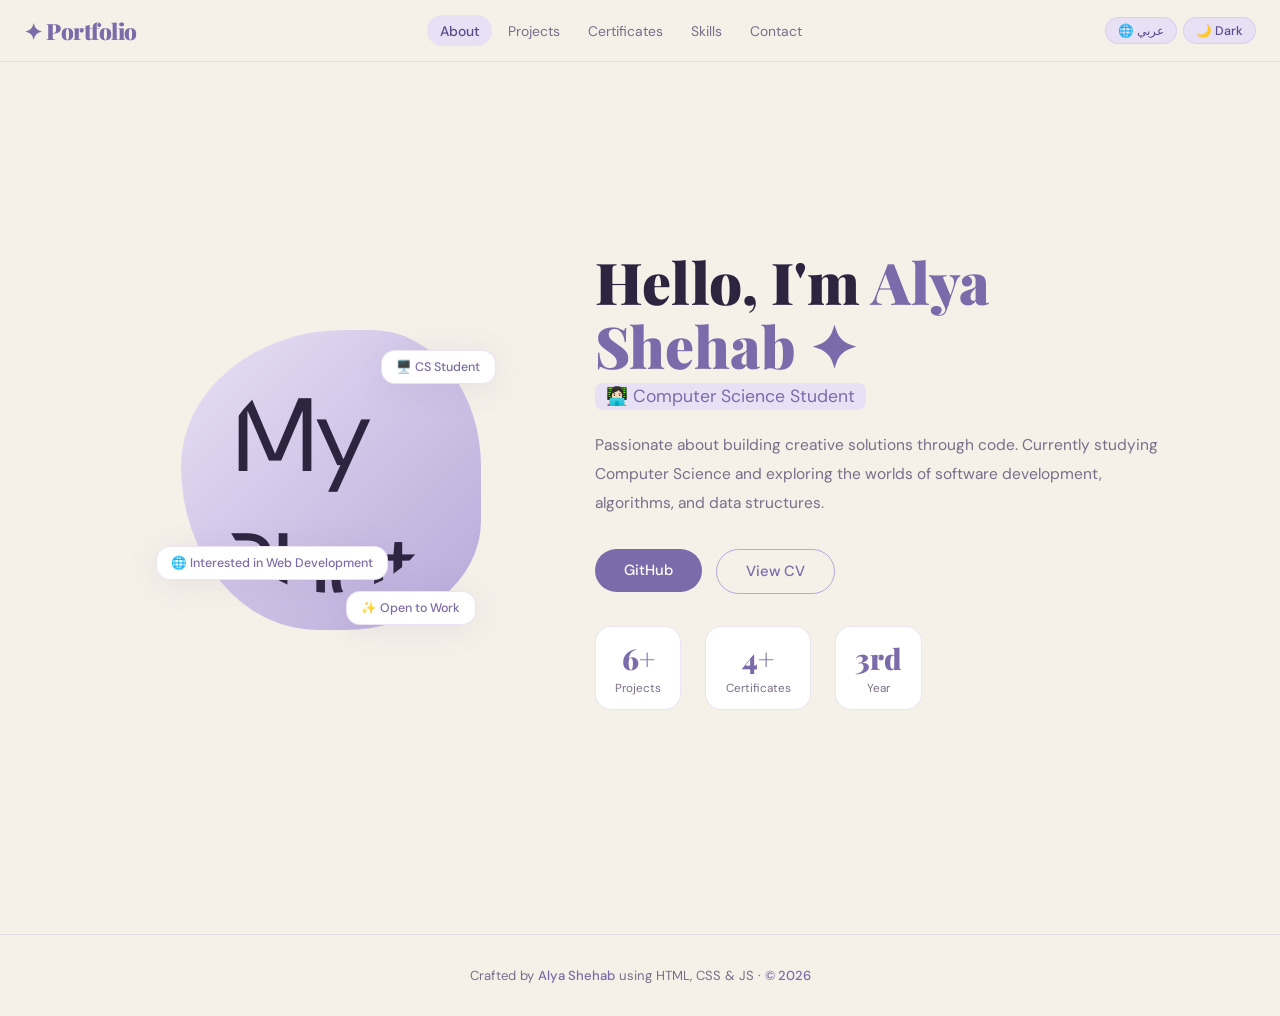
==== index.html @ ba128589 "Add files via upload" ====
<!DOCTYPE html>
<html lang="en" dir="ltr" data-theme="light" data-lang="en">
<head>
<meta charset="UTF-8">
<meta name="viewport" content="width=device-width, initial-scale=1.0">
<title>Portfolio</title>
<link rel="preconnect" href="https://fonts.googleapis.com">
<link rel="preconnect" href="https://fonts.gstatic.com" crossorigin>
<link href="https://fonts.googleapis.com/css2?family=Playfair+Display:wght@400;700;900&family=DM+Sans:wght@300;400;500&family=Tajawal:wght@300;400;500;700&display=swap" rel="stylesheet">
<style>
:root{--lav:#b8a9d9;--lav-l:#e8e0f5;--lav-d:#7c6baa;--lav-dk:#5a4a8a;--beige:#f5f0e8;--beige-d:#e8e0d0;--txt:#2d2540;--muted:#7a6e8a;--bg:#f5f0e8;--card:#fff;--nav-bg:rgba(245,240,232,0.92);--sh:0 4px 32px rgba(120,100,160,0.10);--sh-h:0 12px 40px rgba(120,100,160,0.22);--bdr:rgba(184,169,217,0.3)}
[data-theme="dark"]{--bg:#1a1625;--card:#241f35;--nav-bg:rgba(26,22,37,0.94);--txt:#f0eaf8;--muted:#b0a8c8;--beige:#241f35;--beige-d:#2e2845;--lav-l:#2e2845;--sh:0 4px 32px rgba(0,0,0,0.4);--sh-h:0 12px 40px rgba(100,80,160,0.35);--bdr:rgba(184,169,217,0.15)}
*{margin:0;padding:0;box-sizing:border-box}
html{scroll-behavior:smooth}
body{font-family:'DM Sans',sans-serif;background:var(--bg);color:var(--txt);transition:background .3s,color .3s;overflow-x:hidden}
[data-lang="ar"]{direction:rtl}
[data-lang="ar"] *{font-family:'Tajawal',sans-serif}

/* NAV */
nav{position:fixed;top:0;left:0;right:0;z-index:999;background:var(--nav-bg);backdrop-filter:blur(14px);border-bottom:1px solid var(--bdr);padding:0 1.5rem;display:flex;align-items:center;justify-content:space-between;height:62px;transition:background .3s}
.nav-logo{font-family:'Playfair Display',serif;font-size:1.4rem;font-weight:900;color:var(--lav-d);cursor:pointer;letter-spacing:-.5px;white-space:nowrap}
[data-lang="ar"] .nav-logo{font-family:'Tajawal',sans-serif;font-weight:700}
.nav-links{display:flex;gap:.15rem;align-items:center}
.nav-link{background:none;border:none;cursor:pointer;font-family:inherit;font-size:.87rem;color:var(--muted);padding:.4rem .8rem;border-radius:30px;transition:all .2s;font-weight:400;white-space:nowrap}
.nav-link:hover,.nav-link.active{background:var(--lav-l);color:var(--lav-dk);font-weight:500}
.nav-controls{display:flex;gap:.4rem;align-items:center}
.ctrl-btn{background:var(--lav-l);border:1px solid var(--bdr);border-radius:20px;padding:.3rem .75rem;font-size:.78rem;font-weight:500;color:var(--lav-dk);cursor:pointer;transition:all .2s;font-family:inherit;white-space:nowrap}
.ctrl-btn:hover{background:var(--lav);color:#fff}

/* LAYOUT */
.page{min-height:100vh;padding:90px 2rem 4rem;max-width:1100px;margin:0 auto}
.hidden{display:none!important}
.section-label{display:inline-block;background:var(--lav-l);color:var(--lav-d);border-radius:30px;padding:.28rem .9rem;font-size:.78rem;font-weight:500;margin-bottom:.9rem;letter-spacing:.5px}
.section-title{font-family:'Playfair Display',serif;font-size:clamp(1.9rem,4vw,2.8rem);font-weight:900;margin-bottom:.4rem;color:var(--txt);line-height:1.15}
[data-lang="ar"] .section-title{font-family:'Tajawal',sans-serif;font-weight:700}
.section-title span{color:var(--lav-d)}
.section-sub{font-size:.95rem;color:var(--muted);margin-bottom:2.5rem;line-height:1.75}
.reveal{opacity:0;transform:translateY(28px);transition:opacity .55s,transform .55s}
.reveal.visible{opacity:1;transform:translateY(0)}

/* ABOUT */
.about-grid{display:grid;grid-template-columns:1fr 1.35fr;gap:3.5rem;align-items:center;min-height:calc(100vh - 120px)}
.about-visual{position:relative;display:flex;align-items:center;justify-content:center}
.blob{width:300px;height:300px;background:linear-gradient(135deg,var(--lav-l),var(--lav));border-radius:60% 40% 50% 50%/50% 50% 40% 60%;display:flex;align-items:center;justify-content:center;font-size:6.5rem;animation:blobFloat 6s ease-in-out infinite;position:relative;flex-shrink:0}
.bbadge{position:absolute;background:var(--card);border:1px solid var(--bdr);border-radius:14px;padding:.5rem .9rem;font-size:.78rem;font-weight:500;color:var(--txt);box-shadow:var(--sh);white-space:nowrap}
.bbadge.b1{top:20px;right:-15px}
.bbadge.b2{bottom:50px;left:-25px}
.bbadge.b3{bottom:5px;right:5px}
.bbadge span{color:var(--lav-d)}
.about-tag{display:inline-block;background:var(--lav-l);color:var(--lav-d);border-radius:30px;padding:.32rem .95rem;font-size:.8rem;font-weight:500;margin-bottom:1.3rem;animation:fadeUp .6s ease both}
.about-title{font-family:'Playfair Display',serif;font-size:clamp(2.4rem,4.5vw,3.8rem);font-weight:900;line-height:1.1;margin-bottom:.5rem;color:var(--txt);animation:fadeUp .7s ease both .1s}
[data-lang="ar"] .about-title{font-family:'Tajawal',sans-serif;font-weight:700}
.about-title span{color:var(--lav-d)}
.about-role{font-size:1.1rem;color:var(--muted);margin-bottom:1.5rem;animation:fadeUp .7s ease both .18s}
.about-desc{font-size:.97rem;color:var(--muted);line-height:1.85;margin-bottom:2rem;animation:fadeUp .7s ease both .26s}
.about-btns{display:flex;gap:.9rem;flex-wrap:wrap;animation:fadeUp .7s ease both .34s}
.btn-p{background:var(--lav-d);color:#fff;border:none;border-radius:30px;padding:.7rem 1.8rem;font-size:.92rem;font-weight:500;cursor:pointer;transition:all .25s;font-family:inherit}
.btn-p:hover{background:var(--lav-dk);transform:translateY(-2px);box-shadow:var(--sh-h)}
.btn-o{background:transparent;color:var(--lav-d);border:1.5px solid var(--lav);border-radius:30px;padding:.7rem 1.8rem;font-size:.92rem;font-weight:500;cursor:pointer;transition:all .25s;font-family:inherit}
.btn-o:hover{background:var(--lav-l);transform:translateY(-2px)}
.about-stats{display:flex;gap:1.5rem;margin-top:2rem;animation:fadeUp .7s ease both .42s}
.stat-box{text-align:center;padding:.8rem 1.2rem;background:var(--card);border:1px solid var(--bdr);border-radius:16px}
.stat-box .num{font-family:'Playfair Display',serif;font-size:1.8rem;font-weight:900;color:var(--lav-d)}
.stat-box .lbl{font-size:.73rem;color:var(--muted);margin-top:.15rem}

/* SKILLS */
.skills-intro{max-width:600px;margin-bottom:2.5rem}
.skills-categories{display:grid;grid-template-columns:repeat(auto-fit,minmax(280px,1fr));gap:1.25rem}
.skill-cat{background:var(--card);border:1px solid var(--bdr);border-radius:20px;padding:1.4rem 1.5rem;transition:all .3s}
.skill-cat:hover{transform:translateY(-5px);box-shadow:var(--sh-h)}
.skill-cat-header{display:flex;align-items:center;gap:.75rem;margin-bottom:1.1rem}
.skill-cat-icon{width:40px;height:40px;background:var(--lav-l);border-radius:12px;display:flex;align-items:center;justify-content:center;font-size:1.2rem;flex-shrink:0}
.skill-cat-header h3{font-size:.97rem;font-weight:600}
.skill-bars{display:flex;flex-direction:column;gap:.65rem}
.skill-bar-item{}
.skill-bar-top{display:flex;justify-content:space-between;margin-bottom:.3rem}
.skill-bar-top span{font-size:.8rem;color:var(--muted)}
.skill-bar-top strong{font-size:.8rem;color:var(--lav-d);font-weight:600}
.skill-bar-track{height:6px;background:var(--lav-l);border-radius:99px;overflow:hidden}
.skill-bar-fill{height:100%;background:linear-gradient(90deg,var(--lav),var(--lav-d));border-radius:99px;width:0;transition:width 1s ease}
.skill-pills-wrap{display:flex;flex-wrap:wrap;gap:.45rem;margin-top:1.8rem}
.spill{background:var(--beige-d);color:var(--muted);border-radius:20px;padding:.28rem .85rem;font-size:.78rem;font-weight:400;border:1px solid var(--bdr);transition:all .2s;cursor:default}
.spill:hover{background:var(--lav-l);color:var(--lav-dk);transform:translateY(-2px)}
.skill-pills-wrap{display:flex;flex-wrap:wrap;gap:12px;margin-top:30px;}
.spill{padding:10px 18px;background:#efe7fb;border:1px solid #dccdf7;border-radius:999px;font-size:14px;font-weight:600;color:#7b64b1;}
/* PROJECTS */
.proj-grid{display:grid;grid-template-columns:repeat(auto-fit,minmax(300px,1fr));gap:1.4rem}
.proj-card{background:var(--card);border:1px solid var(--bdr);border-radius:20px;overflow:hidden;transition:all .3s;cursor:pointer}
.proj-card:hover{transform:translateY(-8px);box-shadow:var(--sh-h)}
.proj-thumb{height:155px;display:flex;align-items:center;justify-content:center;font-size:3.2rem;transition:transform .3s}
.proj-card:hover .proj-thumb{transform:scale(1.08)}
.proj-thumb.t1{background:linear-gradient(135deg,#e8e0f5,#d0c4f0)}
.proj-thumb.t2{background:linear-gradient(135deg,#f5f0e8,#e8ddd0)}
.proj-thumb.t3{background:linear-gradient(135deg,#e0f0e8,#c4e0d0)}
.proj-thumb.t4{background:linear-gradient(135deg,#f0e8e8,#e0c4c4)}
.proj-info{padding:1.15rem 1.25rem}
.proj-info h3{font-size:1rem;font-weight:600;margin-bottom:.35rem}
.proj-info p{font-size:.85rem;color:var(--muted);line-height:1.6;margin-bottom:.9rem}
.proj-tags{display:flex;flex-wrap:wrap;gap:.35rem}
.tag{background:var(--lav-l);color:var(--lav-d);border-radius:20px;padding:.18rem .65rem;font-size:.72rem;font-weight:500}
.proj-link{float:right;color:var(--lav-d);font-size:.8rem;font-weight:500;text-decoration:none;margin-top:.6rem;display:inline-block}
.proj-link:hover{text-decoration:underline}
.proj-card:hover{transform: translateY(-10px) scale(1.02);box-shadow: 0 20px 50px rgba(120,100,160,0.25);}
.proj-link{transition: all .3s;}
.proj-link:hover{letter-spacing: 1px;}
.proj-img{width:100%;height:100%;object-fit:cover;object-position: center;}
.proj-thumb img{transition: transform .4s ease;}
.proj-card:hover .proj-thumb img{transform: scale(1.05);}
/* CERTS */
.certs-grid{display:grid;grid-template-columns:repeat(auto-fit,minmax(250px,1fr));gap:1.4rem}
.cert-card{background:var(--card);border:1px solid var(--bdr);border-radius:20px;overflow:hidden;position:relative;transition:all .3s;cursor:pointer}
.cert-card:hover{transform:translateY(-6px) scale(1.02);box-shadow:var(--sh-h)}
.cert-img{height:165px;background:linear-gradient(135deg,var(--lav-l),var(--lav));display:flex;align-items:center;justify-content:center;font-size:3.8rem;position:relative;overflow:hidden;transition:all .3s}
.cert-card:hover .cert-img{filter:brightness(.82)}
.cert-ov{position:absolute;inset:0;background:rgba(90,74,138,.86);display:flex;align-items:center;justify-content:center;opacity:0;transition:opacity .3s;flex-direction:column;gap:.4rem}
.cert-card:hover .cert-ov{opacity:1}
.cert-ov .eye{font-size:1.9rem}
.cert-ov span{color:#fff;font-size:.85rem;font-weight:500}
.cert-body{padding:1rem 1.2rem}
.cert-body h3{font-size:.92rem;font-weight:600;margin-bottom:.25rem}
.cert-body p{font-size:.78rem;color:var(--muted)}
.cert-yr{position:absolute;top:10px;right:10px;background:var(--lav-d);color:#fff;border-radius:20px;padding:.18rem .65rem;font-size:.7rem;font-weight:600}
[data-lang="ar"] .cert-yr{right:auto;left:10px}
.cert-card{overflow:hidden;position:relative}
.cert-card a{text-decoration:none;color:inherit;display:block}
.cert-img{width:100%;height:220px;overflow:hidden}
.cert-img img{width:100%;height:100%;object-fit:cover;display:block}
.cert-ov{position:absolute;inset:0}
.cert-ov{display:flex;flex-direction:column;justify-content:center;align-items:center;text-align:center}

/* CONTACT */
.contact-grid{display:grid;grid-template-columns:1fr 1.1fr;gap:3rem;align-items:start}
.contact-info h2{font-size:1.05rem;font-weight:600;margin-bottom:1.25rem}
.c-item{display:flex;align-items:center;gap:.9rem;padding:.9rem 1rem;background:var(--card);border:1px solid var(--bdr);border-radius:16px;margin-bottom:.85rem;transition:all .25s;cursor:pointer}
.c-item:hover{transform:translateX(5px);box-shadow:var(--sh)}
[data-lang="ar"] .c-item:hover{transform:translateX(-5px)}
.c-icon{width:42px;height:42px;background:var(--lav-l);border-radius:11px;display:flex;align-items:center;justify-content:center;font-size:1.2rem;flex-shrink:0}
.c-lbl{font-size:.75rem;color:var(--muted)}
.c-val{font-size:.92rem;font-weight:500}
.cf-wrap{background:var(--card);border:1px solid var(--bdr);border-radius:22px;padding:1.75rem}
.cf-wrap h2{font-size:1.05rem;font-weight:600;margin-bottom:1.3rem}
.fg{margin-bottom:1rem}
.fg label{display:block;font-size:.8rem;font-weight:500;color:var(--muted);margin-bottom:.35rem}
.fg input,.fg textarea{width:100%;padding:.7rem .95rem;background:var(--bg);border:1px solid var(--bdr);border-radius:11px;font-size:.88rem;color:var(--txt);font-family:inherit;transition:border-color .2s,box-shadow .2s;outline:none}
.fg input:focus,.fg textarea:focus{border-color:var(--lav);box-shadow:0 0 0 3px rgba(184,169,217,.2)}
.fg textarea{resize:vertical;min-height:105px}
.send-btn{width:100%;padding:.8rem;background:var(--lav-d);color:#fff;border:none;border-radius:13px;font-size:.97rem;font-weight:600;cursor:pointer;transition:all .25s;font-family:inherit}
.send-btn:hover{background:var(--lav-dk);transform:translateY(-2px);box-shadow:var(--sh-h)}
.succ{text-align:center;padding:2rem;color:var(--lav-d);font-weight:500;display:none}
.succ .ck{font-size:2.8rem;margin-bottom:.5rem}
.contact-card{text-decoration:none;color:inherit;display:block;transition:.3s}.contact-card:hover{transform:translateY(-4px)}
.c-item{cursor:pointer;text-decoration:none;color:inherit;transition:.3s}.c-item:hover{transform:translateY(-4px);background:#f3e9ff}
.c-item{position:relative;text-decoration:none;color:inherit;cursor:pointer;transition:.3s}.c-item:hover{transform:translateY(-4px);background:#f3e9ff}.c-go{margin-left:auto;font-size:20px;opacity:.5;transition:.3s}.c-item:hover .c-go{opacity:1;transform:translateX(4px)}
/* FOOTER */
footer{text-align:center;padding:2rem;color:var(--muted);font-size:.82rem;border-top:1px solid var(--bdr)}
footer span{color:var(--lav-d);font-weight:500}

/* ANIMATIONS */
@keyframes fadeUp{from{opacity:0;transform:translateY(22px)}to{opacity:1;transform:translateY(0)}}
@keyframes fadeIn{from{opacity:0}to{opacity:1}}
@keyframes blobFloat{0%,100%{transform:translateY(0) rotate(0deg);border-radius:60% 40% 50% 50%/50% 50% 40% 60%}33%{transform:translateY(-10px) rotate(2deg);border-radius:50% 50% 40% 60%/60% 40% 50% 50%}66%{transform:translateY(5px) rotate(-2deg);border-radius:40% 60% 60% 40%/50% 50% 50% 50%}}

/* MOBILE */
@media(max-width:768px){
  .about-grid,.contact-grid{grid-template-columns:1fr;gap:2rem}
  .about-visual{order:-1}
  .blob{width:210px;height:210px;font-size:5rem}
  .profile-pic{
  width: 170px;
  height: 170px;
  object-fit: cover;
  border-radius: 50%;
  border: 5px solid rgba(255,255,255,0.7);
  box-shadow: 0 10px 25px rgba(0,0,0,0.12);
}
  .nav-links{display:none}
  .page{padding:75px 1rem 3rem}
  .about-stats{flex-wrap:wrap;gap:1rem}
}
</style>
</head>
<body>

<nav>
  <div class="nav-logo" id="nav-logo" onclick="showPage('about')">✦ Portfolio</div>
  <div class="nav-links">
    <button class="nav-link active" id="nl-about" onclick="showPage('about')">About</button>
    <button class="nav-link" id="nl-projects" onclick="showPage('projects')">Projects</button>
    <button class="nav-link" id="nl-certs" onclick="showPage('certs')">Certificates</button>
    <button class="nav-link" id="nl-skills" onclick="showPage('skills')">Skills</button>
    <button class="nav-link" id="nl-contact" onclick="showPage('contact')">Contact</button>
  </div>
  <div class="nav-controls">
    <button class="ctrl-btn" onclick="toggleLang()" id="lang-btn">🌐 عربي</button>
    <button class="ctrl-btn" onclick="toggleDark()" id="dark-btn">🌙 Dark</button>
  </div>
</nav>

<!-- ABOUT -->
<div class="page" id="page-about">
  <div class="about-grid">
    <div class="about-visual" style="animation:fadeIn .9s ease both .2s">
  <div class="blob"><img src="photo.JPG" style="width:75%;height:75%;object-fit:cover;border-radius:50%;" alt="My Photo">
        <div class="bbadge b1">🖥️ <span id="bb1">CS Student</span></div>
        <div class="bbadge b2">🌐 <span id="bb2">Interested in Web Development</span></div>
        <div class="bbadge b3">✨ <span id="bb3">Open to Work</span></div>
      </div>
    </div>
    <div>
      <h1 class="about-title" id="at-title">Hello, I'm <span id="at-name">Alya Shehab ✦</span></h1>
      <p class="about-role" id="at-role"><mark style="background:var(--lav-l);color:var(--lav-d);padding:.15rem .7rem;border-radius:8px;font-style:normal;"> 👩🏻‍💻 Computer Science Student</mark></p>
      <p class="about-desc" id="at-desc">Passionate about building creative solutions through code. Currently studying Computer Science and exploring the worlds of software development, algorithms, and data structures.</p>
     <div class="about-btns">
  <a href="https://github.com/Alya-Shehab" target="_blank">
    <button class="btn-p" id="at-btn1">GitHub</button>
  </a>

  <a href="cv.pdf" target="_blank">
    <button class="btn-o" id="at-btn2">View CV</button>
  </a>
</div>
      <div class="about-stats">
        <div class="stat-box"><div class="num" id="st-n1">6+</div><div class="lbl" id="st-l1">Projects</div></div>
        <div class="stat-box"><div class="num" id="st-n2">4+</div><div class="lbl" id="st-l2">Certificates</div></div>
        <div class="stat-box"><div class="num" id="st-n3">3rd</div><div class="lbl" id="st-l3">Year</div></div>
      </div>
    </div>
  </div>
</div>

<!-- PROJECTS -->
<div class="page hidden" id="page-projects">
  <div class="reveal">
    <div class="section-label" id="pl-lbl">My Work</div>
    <h2 class="section-title" id="pl-title">Featured <span>Projects</span></h2>
    <p class="section-sub" id="pl-sub">A collection of projects built during my CS journey — from Java programming to full-stack Web development.</p>
  </div>
  <div class="proj-grid reveal">
    <div class="proj-card">
      <div class="proj-thumb t1"><img src="coffee.png" class="proj-img"> </div>
      <div class="proj-info">
        <h3 id="pc1-t">Brew & Bean</h3>
        <p id="pc1-d">A web-based coffee shop management system developed as a university project.</p>
        <div class="proj-tags"><span class="tag">HTML</span><span class="tag">CSS</span><span class="tag">JS</span><span class="tag">PHP</span><span class="tag">Xampp</span></div>
        <a href="https://github.com/Alya-shehab/Brew-Bean" target="_blank" class="proj-link" id="pc1-l">View on GitHub →</a>
      </div>
    </div>
    <div class="proj-card">
      <div class="proj-thumb t2"><img src="hotel.png" class="proj-img"></div>
      <div class="proj-info">
        <h3 id="pc2-t">Hotel management System</h3>
        <p id="pc2-d">A hotel management system designed to handle reservations, rooms, and customer management efficiently.</p>
        <div class="proj-tags"><span class="tag">Java</span><span class="tag">MySQL</span><span class="tag">GUI</span></div>
        <a href="https://github.com/Alya-shehab/Hotel-Management-System" target="_blank" class="proj-link" id="pc2-l">View on GitHub →</a>
      </div>
    </div>
    <div class="proj-card">
      <div class="proj-thumb t3"><img src="coop.png" class="proj-img"></div>
      <div class="proj-info">
        <h3 id="pc3-t">Co-op Training Management System</h3>
        <p id="pc3-d">A web-based system developed to streamline communication and task management between students and supervisors during co-op training.</p>
        <div class="proj-tags"><span class="tag">HTML</span><span class="tag">CSS</span><span class="tag">PHP</span></div>
        <a href="https://github.com/Alya-shehab/co-op-training-management-system" target="_blank" class="proj-link" id="pc3-l">View on GitHub→</a>
      </div>
    </div>
    <div class="proj-card">
      <div class="proj-thumb t4"><img src="network.png" class="proj-img"></div>
      <div class="proj-info">
        <h3 id="pc4-t">College Network Design</h3>
        <p id="pc4-d">A network infrastructure design project created to improve connectivity, security, and communication within a college environment.</p>
        <div class="proj-tags"><span class="tag">Cisco</span><span class="tag">Packet Tracer</span></div> <span class="tag">Networking</span>
        <a href="https://github.com/Alya-shehab/Design_Network_-for_a_College" target="_blank" class="proj-link" id="pc4-l">View on GitHub→</a>
  </div>
    </div>

    <div class="proj-card">
      <div class="proj-thumb t5"><img src="ml.png" class="proj-img"></div>
      <div class="proj-info">
        <h3 id="pc5-t">Student Performance Prediction</h3>
        <p id="pc5-d">A machine learning project for predicting student academic performance using classification models and educational datasets.</p>
        <div class="proj-tags"><span class="tag">Python</span><span class="tag">Machine Learning</span><span class="tag">SVM</span><span class="tag">Jupyter</span></div>
        <a href="https://github.com/Alya-shehab/student-performance-ml-project" target="_blank" class="proj-link" id="pc5-l">View on GitHub→</a>
      </div>
    </div>

     <div class="proj-card">
      <div class="proj-thumb t6"><img src="home.png" class="proj-img"></div>
      <div class="proj-info">
        <h3 id="pc6-t">Smart Home Automata System</h3>
        <p id="pc6-d">A smart home security system built using Automata Theory and ANTLR with authentication and automation features.</p>
        <div class="proj-tags"><span class="tag">ANTLR</span><span class="tag">Automata</span><span class="tag">security</span></div>
        <a href="https://github.com/Alya-shehab/smart-home-automata-system" target="_blank" class="proj-link" id="pc6-l">View on GitHub→</a>
      </div>
    </div>

    <div class="proj-card">
      <div class="proj-thumb t7"><img src="wahaj.png" class="proj-img"></div>
      <div class="proj-info">
        <h3 id="pc7-t">Wahaj Academic Management System</h3>
        <p id="pc7-d">A Java OOP academic management system for handling projects, tasks, students, courses, and grading operations.</p>
        <div class="proj-tags"><span class="tag">OOP</span><span class="tag">GUI</span><span class="tag">Database</span></div>
        <a href="https://github.com/Alya-shehab/Wahaj-Academic-Management-System" target="_blank" class="proj-link" id="pc7-l">View on GitHub→</a>
      </div>
    </div>

    <div class="proj-card">
      <div class="proj-thumb t8"><img src="attend.png" class="proj-img"></div>
      <div class="proj-info">
        <h3 id="pc8-t">Attendance Management System</h3>
        <p id="pc8-d">A Java-based attendance management system for tracking employee check-ins, roles, and attendance records.</p>
        <div class="proj-tags"><span class="tag">OOP</span><span class="tag">GUI</span><span class="tag">Database</span></div>
        <a href="https://github.com/Alya-shehab/Attendance-Management-System" target="_blank" class="proj-link" id="pc8-l">View on GitHub→</a>
      </div>
    </div>

    <div class="proj-card">
      <div class="proj-thumb t9"><img src="Sensor.png" class="proj-img"></div>
      <div class="proj-info">
        <h3 id="pc9-t">Temperature Sensor Alarm System</h3>
        <p id="pc9-d">An Arduino-based temperature monitoring system using LM35 sensors with LED and buzzer alert functionality.</p>
        <div class="proj-tags"><span class="tag">Arduino</span><span class="tag">LM35</span><span class="tag">sensors</span></div>
        <a href="https://github.com/Alya-shehab/Temperature_Sensor_with_Alarm_System" target="_blank" class="proj-link" id="pc9-l">View on GitHub→</a>
      </div>
    </div>
    
  </div>
</div>

<!-- CERTIFICATES -->
<div class="page hidden" id="page-certs">
  <div class="reveal">
    <div class="section-label" id="cl-lbl">Achievements</div>
    <h2 class="section-title" id="cl-title">My <span>Certificates</span></h2>
    <p class="section-sub" id="cl-sub">Hover to preview each certificate — snapshots of my continuous learning.</p>
  </div>
  <div class="certs-grid reveal">
    <div class="cert-card"><a href="pdf/cart.pdf" target="_blank"><div class="cert-img"><img src="cart.png"></div><div class="cert-ov"><div class="eye">👁️</div><span id="co1">View Certificate</span></div></a><div class="cert-yr" id="cy1">2026</div><div class="cert-body"><h3 id="ct1">CyberKickStart Bootcamp</h3><p id="cd1">CSC Club · Capsule Tahawul</p></div></div>

<div class="cert-card"><a href="pdf/web.pdf" target="_blank"><div class="cert-img"><img src="web.png"></div><div class="cert-ov"><div class="eye">👁️</div><span id="co2">View Certificate</span></div></a><div class="cert-yr" id="cy2">2025</div><div class="cert-body"><h3 id="ct2">Introduction to Front-End Development</h3><p id="cd2">Meta · Coursera</p></div></div>

<div class="cert-card"><a href="pdf/python.pdf" target="_blank"><div class="cert-img"><img src="python.png"></div><div class="cert-ov"><div class="eye">👁️</div><span id="co3">View Certificate</span></div></a><div class="cert-yr" id="cy3">2025</div><div class="cert-body"><h3 id="ct3">Python Basics</h3><p id="cd3">University of Michigan · Coursera</p></div></div>

<div class="cert-card"><a href="pdf/satr.pdf" target="_blank"><div class="cert-img"><img src="satr.png"></div><div class="cert-ov"><div class="eye">👁️</div><span id="co4">View Certificate</span></div></a><div class="cert-yr" id="cy4">2025</div><div class="cert-body"><h3 id="ct4">Introduction to Data Analysis</h3><p id="cd4">Satr Platform · Tuwaiq Academy</p></div></div>

<div class="cert-card"><a href="pdf/aramco.pdf" target="_blank"><div class="cert-img"><img src="aramco.png"></div><div class="cert-ov"><div class="eye">👁️</div><span id="co5">View Certificate</span></div></a><div class="cert-yr" id="cy5">2024</div><div class="cert-body"><h3 id="ct5">Low Code / No Code Seminar</h3><p id="cd5">ARAMCO · IAU</p></div></div>

<div class="cert-card"><a href="pdf/human.pdf" target="_blank"><div class="cert-img"><img src="human.png"></div><div class="cert-ov"><div class="eye">👁️</div><span id="co6">View Certificate</span></div></a><div class="cert-yr" id="cy6">2024</div><div class="cert-body"><h3 id="ct6">Professional Identity & Self Marketing</h3><p id="cd6">IAU Workshop</p></div></div>

  </div>
</div>

<!-- SKILLS -->
<div class="page hidden" id="page-skills">

  <div class="reveal">
    <div class="section-label" id="sl-lbl">What I Know</div>

    <h2 class="section-title" id="sl-title">
      My <span>Skills</span>
    </h2>

    <p class="section-sub skills-intro" id="sl-sub">
      Technologies and tools I've worked with throughout my computer science studies and personal projects.
    </p>
  </div>

  <div class="skills-categories reveal">

    <!-- Programming -->
    <div class="skill-cat">
      <div class="skill-cat-header">
        <div class="skill-cat-icon">💻</div>
        <h3 id="sk-f1">Programming Languages</h3>
      </div>

      <div class="skill-bars">

        <div class="skill-bar-item">
          <div class="skill-bar-top">
            <span>Python</span><strong>85%</strong>
          </div>
          <div class="skill-bar-track">
            <div class="skill-bar-fill" data-w="85"></div>
          </div>
        </div>

        <div class="skill-bar-item">
          <div class="skill-bar-top">
            <span>OOP</span><strong>80%</strong>
          </div>
          <div class="skill-bar-track">
            <div class="skill-bar-fill" data-w="80"></div>
          </div>
        </div>

        <div class="skill-bar-item">
          <div class="skill-bar-top">
            <span>C++</span><strong>70%</strong>
          </div>
          <div class="skill-bar-track">
            <div class="skill-bar-fill" data-w="70"></div>
          </div>
        </div>

        <div class="skill-bar-item">
          <div class="skill-bar-top">
            <span>Arduino</span><strong>60%</strong>
          </div>
          <div class="skill-bar-track">
            <div class="skill-bar-fill" data-w="60"></div>
          </div>
        </div>

      </div>
    </div>

    <!-- Web -->
    <div class="skill-cat">
      <div class="skill-cat-header">
        <div class="skill-cat-icon">🌐</div>
        <h3 id="sk-f2">Web Development</h3>
      </div>

      <div class="skill-bars">

        <div class="skill-bar-item">
          <div class="skill-bar-top">
            <span>HTML</span><strong>90%</strong>
          </div>
          <div class="skill-bar-track">
            <div class="skill-bar-fill" data-w="90"></div>
          </div>
        </div>

        <div class="skill-bar-item">
          <div class="skill-bar-top">
            <span>CSS</span><strong>85%</strong>
          </div>
          <div class="skill-bar-track">
            <div class="skill-bar-fill" data-w="85"></div>
          </div>
        </div>

        <div class="skill-bar-item">
          <div class="skill-bar-top">
            <span>PHP</span><strong>80%</strong>
          </div>
          <div class="skill-bar-track">
            <div class="skill-bar-fill" data-w="80"></div>
          </div>
        </div>

        <div class="skill-bar-item">
          <div class="skill-bar-top">
            <span>JavaScript</span><strong>65%</strong>
          </div>
          <div class="skill-bar-track">
            <div class="skill-bar-fill" data-w="65"></div>
          </div>
        </div>

      </div>
    </div>

    <!-- Databases -->
    <div class="skill-cat">
      <div class="skill-cat-header">
        <div class="skill-cat-icon">🗄️</div>
        <h3 id="sk-f3">Databases & Tools</h3>
      </div>

      <div class="skill-bars">

        <div class="skill-bar-item">
          <div class="skill-bar-top">
            <span>MySQL</span><strong>90%</strong>
          </div>
          <div class="skill-bar-track">
            <div class="skill-bar-fill" data-w="90"></div>
          </div>
        </div>

        <div class="skill-bar-item">
          <div class="skill-bar-top">
            <span>VS Code</span><strong>90%</strong>
          </div>
          <div class="skill-bar-track">
            <div class="skill-bar-fill" data-w="90"></div>
          </div>
        </div>

        <div class="skill-bar-item">
          <div class="skill-bar-top">
            <span>Xampp</span><strong>80%</strong>
          </div>
          <div class="skill-bar-track">
            <div class="skill-bar-fill" data-w="80"></div>
          </div>
        </div>

        <div class="skill-bar-item">
          <div class="skill-bar-top">
            <span>GitHub</span><strong>70%</strong>
          </div>
          <div class="skill-bar-track">
            <div class="skill-bar-fill" data-w="70"></div>
          </div>
        </div>

      </div>
    </div>

    <!-- CS -->
    <div class="skill-cat">
      <div class="skill-cat-header">
        <div class="skill-cat-icon">🧠</div>
        <h3 id="sk-f4">CS Fundamentals</h3>
      </div>

      <div class="skill-bars">

        <div class="skill-bar-item">
          <div class="skill-bar-top">
            <span>Data Structures</span><strong>85%</strong>
          </div>
          <div class="skill-bar-track">
            <div class="skill-bar-fill" data-w="85"></div>
          </div>
        </div>

        <div class="skill-bar-item">
          <div class="skill-bar-top">
            <span>Computer Networks</span><strong>80%</strong>
          </div>
          <div class="skill-bar-track">
            <div class="skill-bar-fill" data-w="80"></div>
          </div>
        </div>

        <div class="skill-bar-item">
          <div class="skill-bar-top">
            <span>Algorithms</span><strong>75%</strong>
          </div>
          <div class="skill-bar-track">
            <div class="skill-bar-fill" data-w="75"></div>
          </div>
        </div>

        <div class="skill-bar-item">
          <div class="skill-bar-top">
            <span>Linux / Terminal</span><strong>70%</strong>
          </div>
          <div class="skill-bar-track">
            <div class="skill-bar-fill" data-w="70"></div>
          </div>
        </div>

        <div class="skill-bar-item">
          <div class="skill-bar-top">
            <span>Automata Theory</span><strong>65%</strong>
          </div>
          <div class="skill-bar-track">
            <div class="skill-bar-fill" data-w="65"></div>
          </div>
        </div>

      </div>
    </div>

  </div>

  <!-- Pills -->
  <div class="skill-pills-wrap reveal" id="sk-pills-wrap">

    <span class="spill">Responsive Design</span>
    <span class="spill">UI Design</span>
    <span class="spill">Agile</span>
    <span class="spill">Machine Learning</span>
    <span class="spill">Packet Tracer</span>
    <span class="spill">ANTLR</span>
    <span class="spill">Problem Solving</span>
    <span class="spill">Critical Thinking</span>
    <span class="spill">Team Work</span>
    <span class="spill">Time Management</span>
    <span class="spill">Presentation Skills</span>
    <span class="spill">Research Writing</span>
    <span class="spill">Fast Learning</span>

  </div>

</div>

<!-- CONTACT -->
<div class="page hidden" id="page-contact">
  <div class="reveal">
    <div class="section-label" id="ktl-lbl">Get In Touch</div>
    <h2 class="section-title" id="ktl-title">Let's <span>Connect</span></h2>
    <p class="section-sub" id="ktl-sub">For project inquiries, collaborations, or professional opportunities, feel free to reach out!</p>
  </div>
  <div class="contact-grid reveal">
    <div class="contact-info">
      <h2 id="ci-title">Contact Info</h2>
      <a href="mailto:shehabalya@gmail.com" class="c-item"><div class="c-icon">📧</div><div><div class="c-lbl" id="ci-el">Email</div></div><div class="c-go">↗</div></a>
     <a href="tel:+966568937469" class="c-item"><div class="c-icon">📞</div><div><div class="c-lbl" id="ci-gl">Phone</div></div><div class="c-go">↗</div></a>
      <a href="https://www.linkedin.com/in/alya-shehab-41a20327a/?isSelfProfile=true" class="c-item"><div class="c-icon">💼</div><div><div class="c-lbl" id="ci-ll">LinkedIn</div></div><div class="c-go">↗</div></a>
      <div class="c-item"><div class="c-icon">📍</div><div><div class="c-lbl" id="ci-locl">Location</div><div class="c-val" id="ci-locv">Saudi Arabia 🇸🇦</div></div></div>
    </div>
    <div class="cf-wrap">
      <h2 id="cf-title">Or Send a Message</h2>
      <div id="cf-inner">
        <div class="fg"><label id="cf-nl">Your Name</label><input id="cf-n" type="text" placeholder="e.g. Mohammed"></div>
        <div class="fg"><label id="cf-el2">Email Address</label><input id="cf-e" type="email" placeholder="you@example.com"></div>
        <div class="fg"><label id="cf-ml">Message</label><textarea id="cf-m" placeholder="Tell me about your project, collaboration, or opportunity..."></textarea></div>
        <button class="send-btn" onclick="sendMsg()" id="cf-send">Send Message ✦</button>
      </div>
      <div class="succ" id="succ"><div class="ck">✅</div><p id="succ-t">Message sent! I'll get back to you soon ✨</p></div>
    </div>
  </div>
</div>

<footer><p id="footer-txt">Crafted by <span>Alya Shehab</span> using HTML, CSS & JS · <span>© 2026</span></p></footer>

<script>
const PAGES = ['about','projects','certs','skills','contact'];
let lang = 'en', dark = false;

const T = {
en:{
  logo:'✦ Portfolio',
  nav:['About','Projects','Certificates','Skills','Contact'],
  langBtn:'🌐 عربي', darkBtn:'🌙 Dark', lightBtn:'☀️ Light',
  about:{tag:'👨‍💻 CS Student',title:'Hello, I\'m ',name:'Alya Shehab ✦',role:'👩🏻‍💻 Computer Science Student',
    desc:'Passionate about building creative solutions through code. Currently studying Computer Science and exploring the worlds of software development, algorithms, and data structures.',
    btn1:'GitHub',btn2:'View CV',bb1:'CS Student',bb2:'Interested in Web Development',bb3:'Open to Work',
    s1:'6+',sl1:'Projects',s2:'4+',sl2:'Certificates',s3:'3rd',sl3:'Year'},
  projects:{lbl:'My Work',title:'Featured ',ts:'Projects',
    sub:"A collection of projects built during my CS journey — from Java programming  to full-stack Web development.",
    cards:[
      {t:'Brew & Bean',d:' A web-based coffee shop management system developed as a university project.',l:'View on GitHub →'},
      {t:'Hotel Mangement System',d:'A hotel management system designed to handle reservations, rooms, and customer management efficiently.',l:'View on GitHub→'},
      {t:'Co-op Training Management System',d:'A web-based system developed to streamline communication and task management between students and supervisors during co-op training.',l:'View on GitHub →'},
      {t:'College Network Design',d:'A network infrastructure design project created to improve connectivity, security, and communication within a college environment.',l:'View on GitHub →'},
      {t:'Student Performance Prediction',d:'A machine learning project for predicting student academic performance using classification models and educational datasets.',l:'View on GitHub →'},
      {t:'Smart Home Automata System',d:'A smart home security system built using Automata Theory and ANTLR with authentication and automation features.',l:'View on GitHub →'},
      {t:'Wahaj Academic Management System',d:'A Java OOP academic management system for handling projects, tasks, students, courses, and grading operations.',l:'View on GitHub →'},
      {t:'Attendance Management System',d:'A Java-based attendance management system for tracking employee check-ins, roles, and attendance records.',l:'View on GitHub →'},
      {t:'Temperature Sensor Alarm System',d:'An Arduino-based temperature monitoring system using LM35 sensors with LED and buzzer alert functionality.',l:'View on GitHub →'},
    ]},
  certs:{lbl:'Achievements',title:'My ',ts:'Certificates',
    sub:'Hover to preview each certificate — snapshots of my continuous learning.',ov:'View Certificate',
    cards:[
      {t:'CyberKickStart Bootcamp',d:'CSC Club · Capsule Tahawul',y:'2026'},
{t:'Introduction to Front-End Development',d:'Meta · Coursera',y:'2025'},
{t:'Python Basics',d:'University of Michigan · Coursera',y:'2025'},
{t:'Introduction to Data Analysis',d:'Satr Platform · Tuwaiq Academy',y:'2025'},
{t:'Low Code / No Code Seminar',d:'ARAMCO · IAU',y:'2024'},
{t:'Professional Identity & Self Marketing',d:'IAU Workshop',y:'2024'}
    ]},
skills:{lbl:'What I Know',title:'My ',ts:'Skills',sub:'Technologies and tools I\'ve worked with throughout my computer science studies and personal projects.',c1:'Programming Languages',c2:'Web Development',c3:'Databases & Tools',c4:'CS Fundamentals',f1:'Data Structures',f2:'Computer Networks',f3:'Algorithms',f4:'Automata Theory'},
  contact:{lbl:'Get In Touch',title:"Let's ",ts:'Connect',
    sub:"For project inquiries, collaborations, or professional opportunities, feel free to reach out!",
    ciTitle:'Contact Info',el:'Email',ll:'LinkedIn',gl:'Phone',locl:'Location',locv:'Saudi Arabia 🇸🇦',
    cfTitle:'Send a Message',nl:'Your Name',el2:'Email Address',ml:'Message',
    ph1:'e.g. Mohammed',ph2:'you@example.com',ph3:'Tell me about your project, collaboration, or opportunity...',
    send:'Send Message ✦',succ:"Message sent! I'll get back to you soon ✨"},
  footer:'Crafted by <span>Alya Shehab</span> using HTML, CSS & JS · <span>© 2026</span>'
},
ar:{
  logo:'✦ ملفي الشخصي',
  nav:['عني','المشاريع','الشهادات','المهارات','تواصل'],
  langBtn:'🌐 English', darkBtn:'🌙 داكن', lightBtn:'☀️ فاتح',
  about:{tag:'👨‍💻 طالبة علوم حاسب',title:'مرحباً، أنا ',name:'علياء شهاب ✦ ',role:'👩🏻‍💻 طالبة علوم حاسب',
    desc:'شغوفه ببناء حلول إبداعية من خلال البرمجة. أدرس حالياً تخصص علوم الحاسب وأستكشف عالم تطوير البرمجيات والخوارزميات وهياكل البيانات.',
    btn1:'GitHub',btn2:'السيرة الذاتية',bb1:'طالبه جامعيه',bb2:'مهتمة بتطوير الويب',bb3:'أبحث عن فرص',
    s1:'٦+',sl1:'مشاريع',s2:'٤+',sl2:'شهادات',s3:'المستوى ٣',sl3:'الجامعة'},
  projects:{lbl:'أعمالي',title:'مشاريع ',ts:'مميزة',
    sub:'مجموعة من المشاريع التي بنيتها في رحلتي في علوم الحاسب — من اساسيات الجافا إلى تطبيقات الويب.',
    cards:[
      {t:'Brew & Bean',d:'نظام ادارة لمتجر قهوة تم تطويره كمشروع جامعي بأستخدام تقنيات الويب',l:'عرض في GitHub ←'},
      {t:'نظام ادارة الفنادق',d:'نظام لادارة الفنادق يتيح تنظيم الحجوزات والغرف وبيانات العملاء بكفاءة.',l:'عرض في GitHub ←'},
      {t:'نظام ادارة التدريب التعاوني',d:'نظام ويب يسهل التواصل وادارة المهام بين الطلاب والمشرفين خلال فترة التدريب التعاوني ',l:'عرض في GitHub←'},
      {t:'تصميم شبكة الكلية',d:'مشروع لتصميم بنية تحتية للشبكات بهدف تحسين الاتصال والأمان والتواصل داخل بيئة الكلية',l:'عرض في GitHub←'},
      {t:'التنبؤ بالأداء الأكاديمي للطلاب',d:'مشروع تعلم آلة للتنبؤ بالأداء الأكاديمي للطلاب باستخدام نماذج التصنيف والبيانات التعليمية.',l:'عرض في GitHub←'},
      {t:'نظام المنزل الذكي باستخدام الأوتوماتا',d:'نظام أمان للمنزل الذكي تم تطويره باستخدام نظرية الأوتوماتا وANTLR مع ميزات للتحقق والأتمتة.',l:'عرض في GitHub ←'},
      {t:'نظام وهاج للإدارة الأكاديمية',d:'نظام أكاديمي مبني باستخدام Java OOP لإدارة المشاريع والمهام والطلاب والمقررات والدرجات.',l:'عرض في GitHub ←'},
      {t:'نظام إدارة الحضور',d:'نظام مبني باستخدام Java لإدارة حضور الموظفين وتتبع تسجيل الدخول والأدوار وسجلات الحضور.',l:'عرض في GitHub ←'},
{t:'نظام إنذار مستشعر الحرارة',d:'نظام مراقبة حرارة باستخدام Arduino وحساس LM35 مع تنبيهات عبر الإضاءة والصافرة عند تجاوز الحد المسموح.',l:'عرض في GitHub ←'},
    ]},
  certs:{lbl:'إنجازاتي',title:'شهاداتي ',ts:'الاحترافية',
    sub:'مرر المؤشر على أي شهادة لمعاينتها. هذه الشهادات تمثل رحلتي في التعلم المستمر.',ov:'عرض الشهادة',
    cards:[
      {t:'CyberKickStart Bootcamp',d:'نادي الأمن السيبراني · مبادرة كبسولة تحول',y:'2026'},
{t:'Introduction to Front-End Development',d:'كورسيرا · ميتا',y:'2025'},
{t:'Python Basics',d:'جامعة ميشيغان · كورسيرا',y:'2025'},
{t:'Introduction to Data Analysis',d:'منصة سطر · أكاديمية طويق',y:'2025'},
{t:'Low Code / No Code Seminar',d:'أرامكو · جامعة الإمام عبدالرحمن بن فيصل',y:'2024'},
{t:'Professional Identity & Self Marketing',d:'ورشة عمل · جامعة الإمام عبدالرحمن بن فيصل',y:'2024'}
    ]},
skills:{lbl:'ما أعرفه',title:'مهاراتي ',ts:'التقنية',sub:'التقنيات والأدوات التي عملت بها خلال دراستي في علوم الحاسب ومشاريعي الشخصية.',c1:'لغات البرمجة',c2:'تطوير الويب',c3:'قواعد البيانات والأدوات',c4:'أساسيات علوم الحاسب',f1:'هياكل البيانات',f2:'شبكات الحاسب',f3:'الخوارزميات',f4:'نظرية الأوتوماتا'},
  contact:{lbl:'تواصل معي',title:'لنكن ',ts:'على تواصل',
    sub:'للاستفسارات المتعلقة بالمشاريع، فرص التعاون، او الفرص المهنية، لا تتردد في التواصل!',
    ciTitle:'معلومات التواصل',el:'البريد الإلكتروني',ll:'لينكدإن',gl:'الهاتف',locl:'الموقع',locv:'المملكة العربية السعودية 🇸🇦',
    cfTitle:'أرسل رسالة',nl:'اسمك',el2:'بريدك الإلكتروني',ml:'الرسالة',
    ph1:'مثل: محمد',ph2:'you@example.com',ph3:'حدثني عن مشروعك، فرصة التعاون، او الفرصة المهنية...',
    send:'إرسال ✦',succ:'تم إرسال رسالتك! سأرد عليك قريباً ✨'},
  footer:'صُنع بـ <span>Alya Shehab</span> باستخدام HTML و CSS و JS · <span>© 2026</span>'
}};

function showPage(id){
  PAGES.forEach(p=>{
    document.getElementById('page-'+p).classList.add('hidden');
    document.getElementById('nl-'+p).classList.remove('active');
  });
  document.getElementById('page-'+id).classList.remove('hidden');
  document.getElementById('nl-'+id).classList.add('active');
  window.scrollTo({top:0,behavior:'smooth'});
  setTimeout(()=>{
    document.querySelectorAll('#page-'+id+' .reveal').forEach(el=>el.classList.add('visible'));
    if(id==='skills') animateBars();
  },80);
}

function animateBars(){
  document.querySelectorAll('.skill-bar-fill').forEach(bar=>{
    bar.style.width = bar.dataset.w+'%';
  });
}

function applyLang(l){
  const c = T[l];
  document.documentElement.setAttribute('data-lang',l);
  document.documentElement.setAttribute('dir',l==='ar'?'rtl':'ltr');
  document.documentElement.setAttribute('lang',l);
  document.getElementById('nav-logo').textContent = c.logo;
  PAGES.forEach((p,i)=>{ document.getElementById('nl-'+p).textContent = c.nav[i]; });
  document.getElementById('lang-btn').textContent = c.langBtn;
  document.getElementById('dark-btn').textContent = dark ? c.lightBtn : c.darkBtn;
  const a = c.about;
  document.getElementById('at-title').innerHTML = a.title + '<span id="at-name">'+a.name+'</span>';
  document.getElementById('at-role').innerHTML = '<mark style="background:var(--lav-l);color:var(--lav-d);padding:.15rem .7rem;border-radius:8px;font-style:normal;">'+a.role+'</mark>';
  document.getElementById('at-desc').textContent = a.desc;
  document.getElementById('at-btn1').textContent = a.btn1;
  document.getElementById('at-btn2').textContent = a.btn2;
  document.getElementById('bb1').textContent = a.bb1;
  document.getElementById('bb2').textContent = a.bb2;
  document.getElementById('bb3').textContent = a.bb3;
  document.getElementById('st-n1').textContent = a.s1; document.getElementById('st-l1').textContent = a.sl1;
  document.getElementById('st-n2').textContent = a.s2; document.getElementById('st-l2').textContent = a.sl2;
  document.getElementById('st-n3').textContent = a.s3; document.getElementById('st-l3').textContent = a.sl3;
  const pr = c.projects;
  document.getElementById('pl-lbl').textContent = pr.lbl;
  document.getElementById('pl-title').innerHTML = pr.title + '<span>'+pr.ts+'</span>';
  document.getElementById('pl-sub').textContent = pr.sub;
  for(let i=1;i<=9;i++){
    document.getElementById('pc'+i+'-t').textContent = pr.cards[i-1].t;
    document.getElementById('pc'+i+'-d').textContent = pr.cards[i-1].d;
    document.getElementById('pc'+i+'-l').textContent = pr.cards[i-1].l;
  }
  const cr = c.certs;
  document.getElementById('cl-lbl').textContent = cr.lbl;
  document.getElementById('cl-title').innerHTML = cr.title + '<span>'+cr.ts+'</span>';
  document.getElementById('cl-sub').textContent = cr.sub;
  for(let i=1;i<=6;i++){
    document.getElementById('co'+i).textContent = cr.ov;
    document.getElementById('ct'+i).textContent = cr.cards[i-1].t;
    document.getElementById('cd'+i).textContent = cr.cards[i-1].d;
    document.getElementById('cy'+i).textContent = cr.cards[i-1].y;
  }
  const sk = c.skills;
  document.getElementById('sl-lbl').textContent = sk.lbl;
  document.getElementById('sl-title').innerHTML = sk.title + '<span>'+sk.ts+'</span>';
  document.getElementById('sl-sub').textContent = sk.sub;
  document.getElementById('sk-f1').textContent = sk.c1;
  document.getElementById('sk-f2').textContent = sk.c2;
  document.getElementById('sk-f3').textContent = sk.c3;
  document.getElementById('sk-f4').textContent = sk.c4;
  const kt = c.contact;
  document.getElementById('ktl-lbl').textContent = kt.lbl;
  document.getElementById('ktl-title').innerHTML = kt.title + '<span>'+kt.ts+'</span>';
  document.getElementById('ktl-sub').textContent = kt.sub;
  document.getElementById('ci-title').textContent = kt.ciTitle;
  document.getElementById('ci-el').textContent = kt.el;
  document.getElementById('ci-ll').textContent = kt.ll;
  document.getElementById('ci-gl').textContent = kt.gl;
  document.getElementById('ci-locl').textContent = kt.locl;
  document.getElementById('ci-locv').textContent = kt.locv;
  document.getElementById('cf-title').textContent = kt.cfTitle;
  document.getElementById('cf-nl').textContent = kt.nl;
  document.getElementById('cf-el2').textContent = kt.el2;
  document.getElementById('cf-ml').textContent = kt.ml;
  document.getElementById('cf-send').textContent = kt.send;
  document.getElementById('cf-n').placeholder = kt.ph1;
  document.getElementById('cf-e').placeholder = kt.ph2;
  document.getElementById('cf-m').placeholder = kt.ph3;
  document.getElementById('succ-t').textContent = kt.succ;
  document.getElementById('footer-txt').innerHTML = c.footer;
}

function toggleLang(){
  lang = lang==='en'?'ar':'en';
  applyLang(lang);
}

function toggleDark(){
  dark = !dark;
  document.documentElement.setAttribute('data-theme', dark?'dark':'light');
  document.getElementById('dark-btn').textContent = dark ? T[lang].lightBtn : T[lang].darkBtn;
}

function sendMsg(){
  const n=document.getElementById('cf-n').value;
  const e=document.getElementById('cf-e').value;
  const m=document.getElementById('cf-m').value;
  if(!n||!e||!m){alert(lang==='ar'?'يرجى ملء جميع الحقول':'Please fill in all fields');return;}
  document.getElementById('cf-inner').style.display='none';
  document.getElementById('succ').style.display='block';
  setTimeout(()=>{
    document.getElementById('cf-inner').style.display='block';
    document.getElementById('succ').style.display='none';
    document.getElementById('cf-n').value='';
    document.getElementById('cf-e').value='';
    document.getElementById('cf-m').value='';
  },3500);
}

applyLang('en');
showPage('about');
</script>
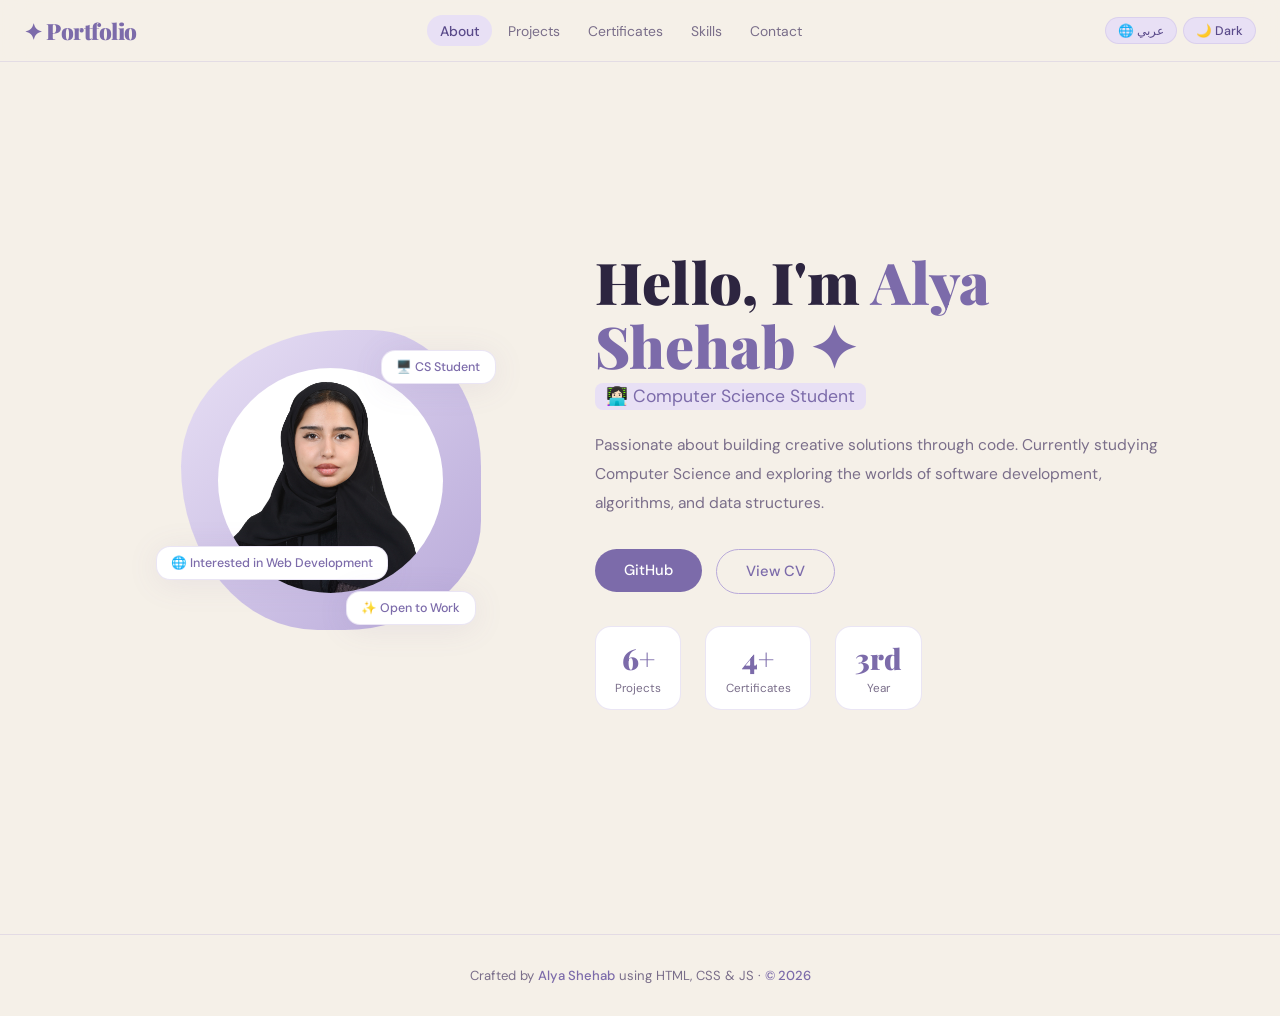
==== commit c88493b2: "Update index.html" ====
--- a/index.html
+++ b/index.html
@@ -215,7 +215,7 @@
     <button class="btn-p" id="at-btn1">GitHub</button>
   </a>
 
-  <a href="cv.pdf" target="_blank">
+  <a href="pdf/my cv.pdf" target="_blank">
     <button class="btn-o" id="at-btn2">View CV</button>
   </a>
 </div>
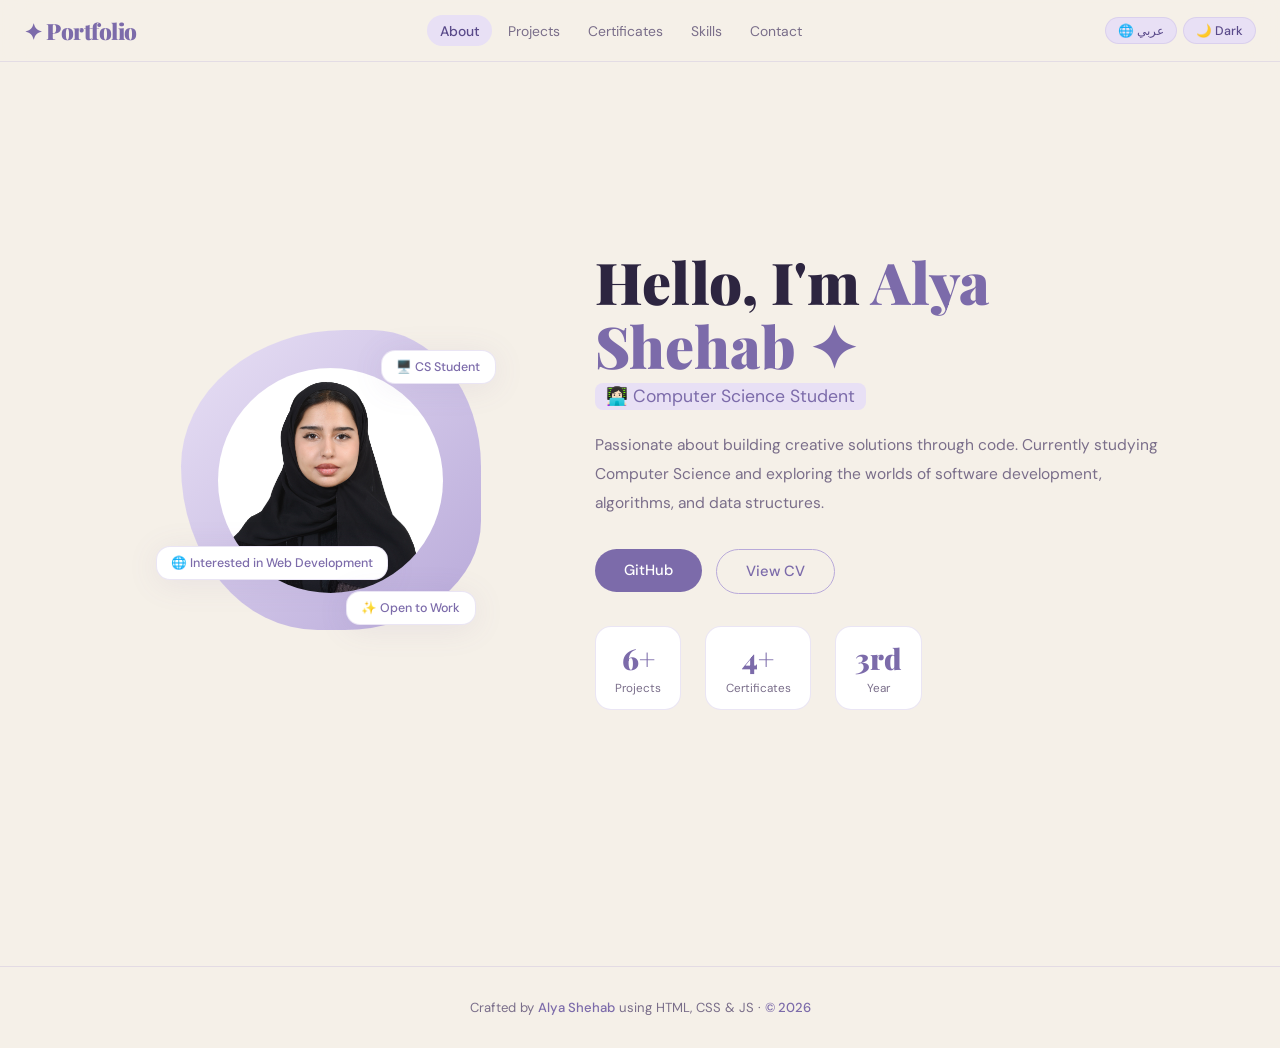
==== commit fa753579: "Update index.html" ====
--- a/index.html
+++ b/index.html
@@ -78,17 +78,17 @@
 .skill-bar-top strong{font-size:.8rem;color:var(--lav-d);font-weight:600}
 .skill-bar-track{height:6px;background:var(--lav-l);border-radius:99px;overflow:hidden}
 .skill-bar-fill{height:100%;background:linear-gradient(90deg,var(--lav),var(--lav-d));border-radius:99px;width:0;transition:width 1s ease}
-.skill-pills-wrap{display:flex;flex-wrap:wrap;gap:.45rem;margin-top:1.8rem}
-.spill{background:var(--beige-d);color:var(--muted);border-radius:20px;padding:.28rem .85rem;font-size:.78rem;font-weight:400;border:1px solid var(--bdr);transition:all .2s;cursor:default}
+.skill-pills-wrap{display:flex;flex-wrap:wrap;gap:12px;margin-top:30px;}
+.spill{padding:10px 18px;background:#efe7fb;border:1px solid #dccdf7;border-radius:999px;font-size:14px;font-weight:600;color:#7b64b1;cursor:default;transition:all .2s;}
 .spill:hover{background:var(--lav-l);color:var(--lav-dk);transform:translateY(-2px)}
-.skill-pills-wrap{display:flex;flex-wrap:wrap;gap:12px;margin-top:30px;}
-.spill{padding:10px 18px;background:#efe7fb;border:1px solid #dccdf7;border-radius:999px;font-size:14px;font-weight:600;color:#7b64b1;}
+
 /* PROJECTS */
 .proj-grid{display:grid;grid-template-columns:repeat(auto-fit,minmax(300px,1fr));gap:1.4rem}
 .proj-card{background:var(--card);border:1px solid var(--bdr);border-radius:20px;overflow:hidden;transition:all .3s;cursor:pointer}
-.proj-card:hover{transform:translateY(-8px);box-shadow:var(--sh-h)}
-.proj-thumb{height:155px;display:flex;align-items:center;justify-content:center;font-size:3.2rem;transition:transform .3s}
-.proj-card:hover .proj-thumb{transform:scale(1.08)}
+.proj-card:hover{transform: translateY(-10px) scale(1.02);box-shadow: 0 20px 50px rgba(120,100,160,0.25);}
+.proj-thumb{height:155px;display:flex;align-items:center;justify-content:center;font-size:3.2rem;transition:transform .3s;overflow:hidden;position:relative;}
+.proj-thumb img{width:100%;height:100%;object-fit:cover;object-position: center;transition: transform .4s ease;}
+.proj-card:hover .proj-thumb img{transform: scale(1.05);}
 .proj-thumb.t1{background:linear-gradient(135deg,#e8e0f5,#d0c4f0)}
 .proj-thumb.t2{background:linear-gradient(135deg,#f5f0e8,#e8ddd0)}
 .proj-thumb.t3{background:linear-gradient(135deg,#e0f0e8,#c4e0d0)}
@@ -98,61 +98,41 @@
 .proj-info p{font-size:.85rem;color:var(--muted);line-height:1.6;margin-bottom:.9rem}
 .proj-tags{display:flex;flex-wrap:wrap;gap:.35rem}
 .tag{background:var(--lav-l);color:var(--lav-d);border-radius:20px;padding:.18rem .65rem;font-size:.72rem;font-weight:500}
-.proj-link{float:right;color:var(--lav-d);font-size:.8rem;font-weight:500;text-decoration:none;margin-top:.6rem;display:inline-block}
-.proj-link:hover{text-decoration:underline}
-.proj-card:hover{transform: translateY(-10px) scale(1.02);box-shadow: 0 20px 50px rgba(120,100,160,0.25);}
-.proj-link{transition: all .3s;}
-.proj-link:hover{letter-spacing: 1px;}
-.proj-img{width:100%;height:100%;object-fit:cover;object-position: center;}
-.proj-thumb img{transition: transform .4s ease;}
-.proj-card:hover .proj-thumb img{transform: scale(1.05);}
+.proj-link{float:right;color:var(--lav-d);font-size:.8rem;font-weight:500;text-decoration:none;margin-top:.6rem;display:inline-block;transition: all .3s;}
+.proj-link:hover{text-decoration:underline;letter-spacing: 1px;}
+
 /* CERTS */
 .certs-grid{display:grid;grid-template-columns:repeat(auto-fit,minmax(250px,1fr));gap:1.4rem}
 .cert-card{background:var(--card);border:1px solid var(--bdr);border-radius:20px;overflow:hidden;position:relative;transition:all .3s;cursor:pointer}
 .cert-card:hover{transform:translateY(-6px) scale(1.02);box-shadow:var(--sh-h)}
-.cert-img{height:165px;background:linear-gradient(135deg,var(--lav-l),var(--lav));display:flex;align-items:center;justify-content:center;font-size:3.8rem;position:relative;overflow:hidden;transition:all .3s}
+.cert-card a{text-decoration:none;color:inherit;display:block}
+.cert-img{height:220px;background:linear-gradient(135deg,var(--lav-l),var(--lav));display:flex;align-items:center;justify-content:center;font-size:3.8rem;position:relative;overflow:hidden;transition:all .3s}
+.cert-img img{width:100%;height:100%;object-fit:cover;display:block}
 .cert-card:hover .cert-img{filter:brightness(.82)}
-.cert-ov{position:absolute;inset:0;background:rgba(90,74,138,.86);display:flex;align-items:center;justify-content:center;opacity:0;transition:opacity .3s;flex-direction:column;gap:.4rem}
+.cert-ov{position:absolute;inset:0;background:rgba(90,74,138,.86);display:flex;align-items:center;justify-content:center;opacity:0;transition:opacity .3s;flex-direction:column;gap:.4rem;text-align:center}
 .cert-card:hover .cert-ov{opacity:1}
 .cert-ov .eye{font-size:1.9rem}
 .cert-ov span{color:#fff;font-size:.85rem;font-weight:500}
 .cert-body{padding:1rem 1.2rem}
 .cert-body h3{font-size:.92rem;font-weight:600;margin-bottom:.25rem}
 .cert-body p{font-size:.78rem;color:var(--muted)}
-.cert-yr{position:absolute;top:10px;right:10px;background:var(--lav-d);color:#fff;border-radius:20px;padding:.18rem .65rem;font-size:.7rem;font-weight:600}
+.cert-yr{position:absolute;top:10px;right:10px;background:var(--lav-d);color:#fff;border-radius:20px;padding:.18rem .65rem;font-size:.7rem;font-weight:600;z-index:10;}
 [data-lang="ar"] .cert-yr{right:auto;left:10px}
-.cert-card{overflow:hidden;position:relative}
-.cert-card a{text-decoration:none;color:inherit;display:block}
-.cert-img{width:100%;height:220px;overflow:hidden}
-.cert-img img{width:100%;height:100%;object-fit:cover;display:block}
-.cert-ov{position:absolute;inset:0}
-.cert-ov{display:flex;flex-direction:column;justify-content:center;align-items:center;text-align:center}
 
 /* CONTACT */
-.contact-grid{display:grid;grid-template-columns:1fr 1.1fr;gap:3rem;align-items:start}
-.contact-info h2{font-size:1.05rem;font-weight:600;margin-bottom:1.25rem}
-.c-item{display:flex;align-items:center;gap:.9rem;padding:.9rem 1rem;background:var(--card);border:1px solid var(--bdr);border-radius:16px;margin-bottom:.85rem;transition:all .25s;cursor:pointer}
-.c-item:hover{transform:translateX(5px);box-shadow:var(--sh)}
-[data-lang="ar"] .c-item:hover{transform:translateX(-5px)}
-.c-icon{width:42px;height:42px;background:var(--lav-l);border-radius:11px;display:flex;align-items:center;justify-content:center;font-size:1.2rem;flex-shrink:0}
+.contact-container{max-width:600px;margin:0 auto;background:var(--card);border:1px solid var(--bdr);border-radius:24px;padding:2rem;box-shadow:var(--sh);transition:background .3s, border-color .3s}
+.contact-info h2{font-size:1.2rem;font-weight:600;margin-bottom:1.5rem;text-align:center;color:var(--lav-d)}
+.c-item{display:flex;align-items:center;gap:.9rem;padding:.9rem 1rem;background:var(--bg);border:1px solid var(--bdr);border-radius:16px;margin-bottom:.85rem;transition:all .25s;cursor:pointer;text-decoration:none;color:inherit;position:relative;}
+.c-item:hover{transform:translateY(-4px);background:var(--lav-l)}
+.c-icon{width:42px;height:42px;background:var(--card);border:1px solid var(--bdr);border-radius:11px;display:flex;align-items:center;justify-content:center;font-size:1.2rem;flex-shrink:0}
 .c-lbl{font-size:.75rem;color:var(--muted)}
 .c-val{font-size:.92rem;font-weight:500}
-.cf-wrap{background:var(--card);border:1px solid var(--bdr);border-radius:22px;padding:1.75rem}
-.cf-wrap h2{font-size:1.05rem;font-weight:600;margin-bottom:1.3rem}
-.fg{margin-bottom:1rem}
-.fg label{display:block;font-size:.8rem;font-weight:500;color:var(--muted);margin-bottom:.35rem}
-.fg input,.fg textarea{width:100%;padding:.7rem .95rem;background:var(--bg);border:1px solid var(--bdr);border-radius:11px;font-size:.88rem;color:var(--txt);font-family:inherit;transition:border-color .2s,box-shadow .2s;outline:none}
-.fg input:focus,.fg textarea:focus{border-color:var(--lav);box-shadow:0 0 0 3px rgba(184,169,217,.2)}
-.fg textarea{resize:vertical;min-height:105px}
-.send-btn{width:100%;padding:.8rem;background:var(--lav-d);color:#fff;border:none;border-radius:13px;font-size:.97rem;font-weight:600;cursor:pointer;transition:all .25s;font-family:inherit}
-.send-btn:hover{background:var(--lav-dk);transform:translateY(-2px);box-shadow:var(--sh-h)}
-.succ{text-align:center;padding:2rem;color:var(--lav-d);font-weight:500;display:none}
-.succ .ck{font-size:2.8rem;margin-bottom:.5rem}
-.contact-card{text-decoration:none;color:inherit;display:block;transition:.3s}.contact-card:hover{transform:translateY(-4px)}
-.c-item{cursor:pointer;text-decoration:none;color:inherit;transition:.3s}.c-item:hover{transform:translateY(-4px);background:#f3e9ff}
-.c-item{position:relative;text-decoration:none;color:inherit;cursor:pointer;transition:.3s}.c-item:hover{transform:translateY(-4px);background:#f3e9ff}.c-go{margin-left:auto;font-size:20px;opacity:.5;transition:.3s}.c-item:hover .c-go{opacity:1;transform:translateX(4px)}
+.c-go{margin-left:auto;font-size:20px;opacity:.5;transition:.3s}
+.c-item:hover .c-go{opacity:1;transform:translateX(4px)}
+[data-lang="ar"] .c-item:hover .c-go{transform:translateX(-4px);margin-right:auto;margin-left:0}
+
 /* FOOTER */
-footer{text-align:center;padding:2rem;color:var(--muted);font-size:.82rem;border-top:1px solid var(--bdr)}
+footer{text-align:center;padding:2rem;color:var(--muted);font-size:.82rem;border-top:1px solid var(--bdr);margin-top:2rem}
 footer span{color:var(--lav-d);font-weight:500}
 
 /* ANIMATIONS */
@@ -160,22 +140,33 @@
 @keyframes fadeIn{from{opacity:0}to{opacity:1}}
 @keyframes blobFloat{0%,100%{transform:translateY(0) rotate(0deg);border-radius:60% 40% 50% 50%/50% 50% 40% 60%}33%{transform:translateY(-10px) rotate(2deg);border-radius:50% 50% 40% 60%/60% 40% 50% 50%}66%{transform:translateY(5px) rotate(-2deg);border-radius:40% 60% 60% 40%/50% 50% 50% 50%}}
 
+/* HAMBURGER */
+.hamburger{display:none;flex-direction:column;justify-content:center;gap:5px;cursor:pointer;padding:.45rem .5rem;background:var(--lav-l);border:1px solid var(--bdr);border-radius:10px;transition:all .2s}
+.hamburger:hover{background:var(--lav)}
+.hamburger span{display:block;width:22px;height:2.5px;background:var(--lav-dk);border-radius:99px;transition:all .3s}
+.hamburger.open span:nth-child(1){transform:translateY(7.5px) rotate(45deg)}
+.hamburger.open span:nth-child(2){opacity:0;transform:scaleX(0)}
+.hamburger.open span:nth-child(3){transform:translateY(-7.5px) rotate(-45deg)}
+
+/* MOBILE DROPDOWN MENU */
+.mobile-menu{display:none;position:fixed;top:62px;right:1rem;left:auto;z-index:998;background:var(--nav-bg);backdrop-filter:blur(16px);border:1px solid var(--bdr);border-radius:16px;padding:.75rem;flex-direction:column;gap:.3rem;min-width:200px;box-shadow:var(--sh-h);animation:fadeUp .2s ease}
+.mobile-menu.open{display:flex}
+.mnl{background:none;border:none;cursor:pointer;font-family:inherit;font-size:1rem;color:var(--muted);padding:.75rem 1rem;border-radius:14px;transition:all .2s;font-weight:400;text-align:left;width:100%}
+[data-lang="ar"] .mnl{text-align:right}
+.mnl:hover,.mnl.active{background:var(--lav-l);color:var(--lav-dk);font-weight:600}
+
 /* MOBILE */
 @media(max-width:768px){
-  .about-grid,.contact-grid{grid-template-columns:1fr;gap:2rem}
+  .about-grid{grid-template-columns:1fr;gap:2rem}
   .about-visual{order:-1}
   .blob{width:210px;height:210px;font-size:5rem}
-  .profile-pic{
-  width: 170px;
-  height: 170px;
-  object-fit: cover;
-  border-radius: 50%;
-  border: 5px solid rgba(255,255,255,0.7);
-  box-shadow: 0 10px 25px rgba(0,0,0,0.12);
-}
   .nav-links{display:none}
+  .nav-controls{display:flex}
+  .ctrl-btn{font-size:.72rem;padding:.28rem .6rem}
+  .hamburger{display:flex}
   .page{padding:75px 1rem 3rem}
   .about-stats{flex-wrap:wrap;gap:1rem}
+  .contact-container{padding:1.25rem}
 }
 </style>
 </head>
@@ -190,17 +181,28 @@
     <button class="nav-link" id="nl-skills" onclick="showPage('skills')">Skills</button>
     <button class="nav-link" id="nl-contact" onclick="showPage('contact')">Contact</button>
   </div>
-  <div class="nav-controls">
+<div class="nav-controls" id="nav-controls">
     <button class="ctrl-btn" onclick="toggleLang()" id="lang-btn">🌐 عربي</button>
     <button class="ctrl-btn" onclick="toggleDark()" id="dark-btn">🌙 Dark</button>
-  </div>
+</div>
+<div class="hamburger" id="hamburger" onclick="toggleMenu()">
+  <span></span><span></span><span></span>
+</div>
 </nav>
+
+<div class="mobile-menu" id="mobile-menu">
+  <button class="mnl active" id="mnl-about" onclick="showPage('about');toggleMenu()">About</button>
+  <button class="mnl" id="mnl-projects" onclick="showPage('projects');toggleMenu()">Projects</button>
+  <button class="mnl" id="mnl-certs" onclick="showPage('certs');toggleMenu()">Certificates</button>
+  <button class="mnl" id="mnl-skills" onclick="showPage('skills');toggleMenu()">Skills</button>
+  <button class="mnl" id="mnl-contact" onclick="showPage('contact');toggleMenu()">Contact</button>
+</div>
 
 <!-- ABOUT -->
 <div class="page" id="page-about">
   <div class="about-grid">
     <div class="about-visual" style="animation:fadeIn .9s ease both .2s">
-  <div class="blob"><img src="photo.JPG" style="width:75%;height:75%;object-fit:cover;border-radius:50%;" alt="My Photo">
+      <div class="blob"><img src="photo.JPG" style="width:75%;height:75%;object-fit:cover;border-radius:50%;" alt="My Photo">
         <div class="bbadge b1">🖥️ <span id="bb1">CS Student</span></div>
         <div class="bbadge b2">🌐 <span id="bb2">Interested in Web Development</span></div>
         <div class="bbadge b3">✨ <span id="bb3">Open to Work</span></div>
@@ -210,15 +212,14 @@
       <h1 class="about-title" id="at-title">Hello, I'm <span id="at-name">Alya Shehab ✦</span></h1>
       <p class="about-role" id="at-role"><mark style="background:var(--lav-l);color:var(--lav-d);padding:.15rem .7rem;border-radius:8px;font-style:normal;"> 👩🏻‍💻 Computer Science Student</mark></p>
       <p class="about-desc" id="at-desc">Passionate about building creative solutions through code. Currently studying Computer Science and exploring the worlds of software development, algorithms, and data structures.</p>
-     <div class="about-btns">
-  <a href="https://github.com/Alya-Shehab" target="_blank">
-    <button class="btn-p" id="at-btn1">GitHub</button>
-  </a>
-
-  <a href="pdf/my cv.pdf" target="_blank">
-    <button class="btn-o" id="at-btn2">View CV</button>
-  </a>
-</div>
+      <div class="about-btns">
+        <a href="https://github.com/Alya-Shehab" target="_blank">
+          <button class="btn-p" id="at-btn1">GitHub</button>
+        </a>
+        <a href="pdf/my cv.pdf" target="_blank">
+          <button class="btn-o" id="at-btn2">View CV</button>
+        </a>
+      </div>
       <div class="about-stats">
         <div class="stat-box"><div class="num" id="st-n1">6+</div><div class="lbl" id="st-l1">Projects</div></div>
         <div class="stat-box"><div class="num" id="st-n2">4+</div><div class="lbl" id="st-l2">Certificates</div></div>
@@ -237,7 +238,7 @@
   </div>
   <div class="proj-grid reveal">
     <div class="proj-card">
-      <div class="proj-thumb t1"><img src="coffee.png" class="proj-img"> </div>
+      <div class="proj-thumb t1"><img src="coffee.png" class="proj-img" alt="Brew & Bean"> </div>
       <div class="proj-info">
         <h3 id="pc1-t">Brew & Bean</h3>
         <p id="pc1-d">A web-based coffee shop management system developed as a university project.</p>
@@ -246,7 +247,7 @@
       </div>
     </div>
     <div class="proj-card">
-      <div class="proj-thumb t2"><img src="hotel.png" class="proj-img"></div>
+      <div class="proj-thumb t2"><img src="hotel.png" class="proj-img" alt="Hotel management"></div>
       <div class="proj-info">
         <h3 id="pc2-t">Hotel management System</h3>
         <p id="pc2-d">A hotel management system designed to handle reservations, rooms, and customer management efficiently.</p>
@@ -255,7 +256,7 @@
       </div>
     </div>
     <div class="proj-card">
-      <div class="proj-thumb t3"><img src="coop.png" class="proj-img"></div>
+      <div class="proj-thumb t3"><img src="coop.png" class="proj-img" alt="Co-op Training"></div>
       <div class="proj-info">
         <h3 id="pc3-t">Co-op Training Management System</h3>
         <p id="pc3-d">A web-based system developed to streamline communication and task management between students and supervisors during co-op training.</p>
@@ -264,17 +265,16 @@
       </div>
     </div>
     <div class="proj-card">
-      <div class="proj-thumb t4"><img src="network.png" class="proj-img"></div>
+      <div class="proj-thumb t4"><img src="network.png" class="proj-img" alt="Network Design"></div>
       <div class="proj-info">
         <h3 id="pc4-t">College Network Design</h3>
         <p id="pc4-d">A network infrastructure design project created to improve connectivity, security, and communication within a college environment.</p>
-        <div class="proj-tags"><span class="tag">Cisco</span><span class="tag">Packet Tracer</span></div> <span class="tag">Networking</span>
+        <div class="proj-tags"><span class="tag">Cisco</span><span class="tag">Packet Tracer</span><span class="tag">Networking</span></div>
         <a href="https://github.com/Alya-shehab/Design_Network_-for_a_College" target="_blank" class="proj-link" id="pc4-l">View on GitHub→</a>
-  </div>
-    </div>
-
-    <div class="proj-card">
-      <div class="proj-thumb t5"><img src="ml.png" class="proj-img"></div>
+      </div>
+    </div>
+    <div class="proj-card">
+      <div class="proj-thumb t5"><img src="ml.png" class="proj-img" alt="Student Performance"></div>
       <div class="proj-info">
         <h3 id="pc5-t">Student Performance Prediction</h3>
         <p id="pc5-d">A machine learning project for predicting student academic performance using classification models and educational datasets.</p>
@@ -282,9 +282,8 @@
         <a href="https://github.com/Alya-shehab/student-performance-ml-project" target="_blank" class="proj-link" id="pc5-l">View on GitHub→</a>
       </div>
     </div>
-
-     <div class="proj-card">
-      <div class="proj-thumb t6"><img src="home.png" class="proj-img"></div>
+    <div class="proj-card">
+      <div class="proj-thumb t6"><img src="home.png" class="proj-img" alt="Smart Home Automata"></div>
       <div class="proj-info">
         <h3 id="pc6-t">Smart Home Automata System</h3>
         <p id="pc6-d">A smart home security system built using Automata Theory and ANTLR with authentication and automation features.</p>
@@ -292,9 +291,8 @@
         <a href="https://github.com/Alya-shehab/smart-home-automata-system" target="_blank" class="proj-link" id="pc6-l">View on GitHub→</a>
       </div>
     </div>
-
-    <div class="proj-card">
-      <div class="proj-thumb t7"><img src="wahaj.png" class="proj-img"></div>
+    <div class="proj-card">
+      <div class="proj-thumb t7"><img src="wahaj.png" class="proj-img" alt="Wahaj Academic"></div>
       <div class="proj-info">
         <h3 id="pc7-t">Wahaj Academic Management System</h3>
         <p id="pc7-d">A Java OOP academic management system for handling projects, tasks, students, courses, and grading operations.</p>
@@ -302,9 +300,8 @@
         <a href="https://github.com/Alya-shehab/Wahaj-Academic-Management-System" target="_blank" class="proj-link" id="pc7-l">View on GitHub→</a>
       </div>
     </div>
-
-    <div class="proj-card">
-      <div class="proj-thumb t8"><img src="attend.png" class="proj-img"></div>
+    <div class="proj-card">
+      <div class="proj-thumb t8"><img src="attend.png" class="proj-img" alt="Attendance Management"></div>
       <div class="proj-info">
         <h3 id="pc8-t">Attendance Management System</h3>
         <p id="pc8-d">A Java-based attendance management system for tracking employee check-ins, roles, and attendance records.</p>
@@ -312,9 +309,8 @@
         <a href="https://github.com/Alya-shehab/Attendance-Management-System" target="_blank" class="proj-link" id="pc8-l">View on GitHub→</a>
       </div>
     </div>
-
-    <div class="proj-card">
-      <div class="proj-thumb t9"><img src="Sensor.png" class="proj-img"></div>
+    <div class="proj-card">
+      <div class="proj-thumb t9"><img src="Sensor.png" class="proj-img" alt="Temperature Sensor"></div>
       <div class="proj-info">
         <h3 id="pc9-t">Temperature Sensor Alarm System</h3>
         <p id="pc9-d">An Arduino-based temperature monitoring system using LM35 sensors with LED and buzzer alert functionality.</p>
@@ -322,7 +318,6 @@
         <a href="https://github.com/Alya-shehab/Temperature_Sensor_with_Alarm_System" target="_blank" class="proj-link" id="pc9-l">View on GitHub→</a>
       </div>
     </div>
-    
   </div>
 </div>
 
@@ -334,244 +329,130 @@
     <p class="section-sub" id="cl-sub">Hover to preview each certificate — snapshots of my continuous learning.</p>
   </div>
   <div class="certs-grid reveal">
-    <div class="cert-card"><a href="pdf/cart.pdf" target="_blank"><div class="cert-img"><img src="cart.png"></div><div class="cert-ov"><div class="eye">👁️</div><span id="co1">View Certificate</span></div></a><div class="cert-yr" id="cy1">2026</div><div class="cert-body"><h3 id="ct1">CyberKickStart Bootcamp</h3><p id="cd1">CSC Club · Capsule Tahawul</p></div></div>
-
-<div class="cert-card"><a href="pdf/web.pdf" target="_blank"><div class="cert-img"><img src="web.png"></div><div class="cert-ov"><div class="eye">👁️</div><span id="co2">View Certificate</span></div></a><div class="cert-yr" id="cy2">2025</div><div class="cert-body"><h3 id="ct2">Introduction to Front-End Development</h3><p id="cd2">Meta · Coursera</p></div></div>
-
-<div class="cert-card"><a href="pdf/python.pdf" target="_blank"><div class="cert-img"><img src="python.png"></div><div class="cert-ov"><div class="eye">👁️</div><span id="co3">View Certificate</span></div></a><div class="cert-yr" id="cy3">2025</div><div class="cert-body"><h3 id="ct3">Python Basics</h3><p id="cd3">University of Michigan · Coursera</p></div></div>
-
-<div class="cert-card"><a href="pdf/satr.pdf" target="_blank"><div class="cert-img"><img src="satr.png"></div><div class="cert-ov"><div class="eye">👁️</div><span id="co4">View Certificate</span></div></a><div class="cert-yr" id="cy4">2025</div><div class="cert-body"><h3 id="ct4">Introduction to Data Analysis</h3><p id="cd4">Satr Platform · Tuwaiq Academy</p></div></div>
-
-<div class="cert-card"><a href="pdf/aramco.pdf" target="_blank"><div class="cert-img"><img src="aramco.png"></div><div class="cert-ov"><div class="eye">👁️</div><span id="co5">View Certificate</span></div></a><div class="cert-yr" id="cy5">2024</div><div class="cert-body"><h3 id="ct5">Low Code / No Code Seminar</h3><p id="cd5">ARAMCO · IAU</p></div></div>
-
-<div class="cert-card"><a href="pdf/human.pdf" target="_blank"><div class="cert-img"><img src="human.png"></div><div class="cert-ov"><div class="eye">👁️</div><span id="co6">View Certificate</span></div></a><div class="cert-yr" id="cy6">2024</div><div class="cert-body"><h3 id="ct6">Professional Identity & Self Marketing</h3><p id="cd6">IAU Workshop</p></div></div>
-
+    <div class="cert-card"><a href="pdf/cart.pdf" target="_blank"><div class="cert-img"><img src="cart.png" alt="Certificate 1"></div><div class="cert-ov"><div class="eye">👁️</div><span id="co1">View Certificate</span></div></a><div class="cert-yr" id="cy1">2026</div><div class="cert-body"><h3 id="ct1">CyberKickStart Bootcamp</h3><p id="cd1">CSC Club · Capsule Tahawul</p></div></div>
+    <div class="cert-card"><a href="pdf/web.pdf" target="_blank"><div class="cert-img"><img src="web.png" alt="Certificate 2"></div><div class="cert-ov"><div class="eye">👁️</div><span id="co2">View Certificate</span></div></a><div class="cert-yr" id="cy2">2025</div><div class="cert-body"><h3 id="ct2">Introduction to Front-End Development</h3><p id="cd2">Meta · Coursera</p></div></div>
+    <div class="cert-card"><a href="pdf/python.pdf" target="_blank"><div class="cert-img"><img src="python.png" alt="Certificate 3"></div><div class="cert-ov"><div class="eye">👁️</div><span id="co3">View Certificate</span></div></a><div class="cert-yr" id="cy3">2025</div><div class="cert-body"><h3 id="ct3">Python Basics</h3><p id="cd3">University of Michigan · Coursera</p></div></div>
+    <div class="cert-card"><a href="pdf/satr.pdf" target="_blank"><div class="cert-img"><img src="satr.png" alt="Certificate 4"></div><div class="cert-ov"><div class="eye">👁️</div><span id="co4">View Certificate</span></div></a><div class="cert-yr" id="cy4">2025</div><div class="cert-body"><h3 id="ct4">Introduction to Data Analysis</h3><p id="cd4">Satr Platform · Tuwaiq Academy</p></div></div>
+    <div class="cert-card"><a href="pdf/aramco.pdf" target="_blank"><div class="cert-img"><img src="aramco.png" alt="Certificate 5"></div><div class="cert-ov"><div class="eye">👁️</div><span id="co5">View Certificate</span></div></a><div class="cert-yr" id="cy5">2024</div><div class="cert-body"><h3 id="ct5">Low Code / No Code Seminar</h3><p id="cd5">ARAMCO · IAU</p></div></div>
+    <div class="cert-card"><a href="pdf/human.pdf" target="_blank"><div class="cert-img"><img src="human.png" alt="Certificate 6"></div><div class="cert-ov"><div class="eye">👁️</div><span id="co6">View Certificate</span></div></a><div class="cert-yr" id="cy6">2024</div><div class="cert-body"><h3 id="ct6">Professional Identity & Self Marketing</h3><p id="cd6">IAU Workshop</p></div></div>
   </div>
 </div>
 
 <!-- SKILLS -->
 <div class="page hidden" id="page-skills">
-
   <div class="reveal">
     <div class="section-label" id="sl-lbl">What I Know</div>
-
-    <h2 class="section-title" id="sl-title">
-      My <span>Skills</span>
-    </h2>
-
-    <p class="section-sub skills-intro" id="sl-sub">
-      Technologies and tools I've worked with throughout my computer science studies and personal projects.
-    </p>
-  </div>
-
+    <h2 class="section-title" id="sl-title">My <span>Skills</span></h2>
+    <p class="section-sub skills-intro" id="sl-sub">Technologies and tools I've worked with throughout my computer science studies and personal projects.</p>
+  </div>
   <div class="skills-categories reveal">
-
     <!-- Programming -->
     <div class="skill-cat">
       <div class="skill-cat-header">
         <div class="skill-cat-icon">💻</div>
         <h3 id="sk-f1">Programming Languages</h3>
       </div>
-
       <div class="skill-bars">
-
-        <div class="skill-bar-item">
-          <div class="skill-bar-top">
-            <span>Python</span><strong>85%</strong>
-          </div>
-          <div class="skill-bar-track">
-            <div class="skill-bar-fill" data-w="85"></div>
-          </div>
-        </div>
-
-        <div class="skill-bar-item">
-          <div class="skill-bar-top">
-            <span>OOP</span><strong>80%</strong>
-          </div>
-          <div class="skill-bar-track">
-            <div class="skill-bar-fill" data-w="80"></div>
-          </div>
-        </div>
-
-        <div class="skill-bar-item">
-          <div class="skill-bar-top">
-            <span>C++</span><strong>70%</strong>
-          </div>
-          <div class="skill-bar-track">
-            <div class="skill-bar-fill" data-w="70"></div>
-          </div>
-        </div>
-
-        <div class="skill-bar-item">
-          <div class="skill-bar-top">
-            <span>Arduino</span><strong>60%</strong>
-          </div>
-          <div class="skill-bar-track">
-            <div class="skill-bar-fill" data-w="60"></div>
-          </div>
-        </div>
-
-      </div>
-    </div>
-
+        <div class="skill-bar-item">
+          <div class="skill-bar-top"><span>Python</span><strong>85%</strong></div>
+          <div class="skill-bar-track"><div class="skill-bar-fill" data-w="85"></div></div>
+        </div>
+        <div class="skill-bar-item">
+          <div class="skill-bar-top"><span>OOP</span><strong>80%</strong></div>
+          <div class="skill-bar-track"><div class="skill-bar-fill" data-w="80"></div></div>
+        </div>
+        <div class="skill-bar-item">
+          <div class="skill-bar-top"><span>C++</span><strong>70%</strong></div>
+          <div class="skill-bar-track"><div class="skill-bar-fill" data-w="70"></div></div>
+        </div>
+        <div class="skill-bar-item">
+          <div class="skill-bar-top"><span>Arduino</span><strong>60%</strong></div>
+          <div class="skill-bar-track"><div class="skill-bar-fill" data-w="60"></div></div>
+        </div>
+      </div>
+    </div>
     <!-- Web -->
     <div class="skill-cat">
       <div class="skill-cat-header">
         <div class="skill-cat-icon">🌐</div>
         <h3 id="sk-f2">Web Development</h3>
       </div>
-
       <div class="skill-bars">
-
-        <div class="skill-bar-item">
-          <div class="skill-bar-top">
-            <span>HTML</span><strong>90%</strong>
-          </div>
-          <div class="skill-bar-track">
-            <div class="skill-bar-fill" data-w="90"></div>
-          </div>
-        </div>
-
-        <div class="skill-bar-item">
-          <div class="skill-bar-top">
-            <span>CSS</span><strong>85%</strong>
-          </div>
-          <div class="skill-bar-track">
-            <div class="skill-bar-fill" data-w="85"></div>
-          </div>
-        </div>
-
-        <div class="skill-bar-item">
-          <div class="skill-bar-top">
-            <span>PHP</span><strong>80%</strong>
-          </div>
-          <div class="skill-bar-track">
-            <div class="skill-bar-fill" data-w="80"></div>
-          </div>
-        </div>
-
-        <div class="skill-bar-item">
-          <div class="skill-bar-top">
-            <span>JavaScript</span><strong>65%</strong>
-          </div>
-          <div class="skill-bar-track">
-            <div class="skill-bar-fill" data-w="65"></div>
-          </div>
-        </div>
-
-      </div>
-    </div>
-
+        <div class="skill-bar-item">
+          <div class="skill-bar-top"><span>HTML</span><strong>90%</strong></div>
+          <div class="skill-bar-track"><div class="skill-bar-fill" data-w="90"></div></div>
+        </div>
+        <div class="skill-bar-item">
+          <div class="skill-bar-top"><span>CSS</span><strong>85%</strong></div>
+          <div class="skill-bar-track"><div class="skill-bar-fill" data-w="85"></div></div>
+        </div>
+        <div class="skill-bar-item">
+          <div class="skill-bar-top"><span>PHP</span><strong>80%</strong></div>
+          <div class="skill-bar-track"><div class="skill-bar-fill" data-w="80"></div></div>
+        </div>
+        <div class="skill-bar-item">
+          <div class="skill-bar-top"><span>JavaScript</span><strong>65%</strong></div>
+          <div class="skill-bar-track"><div class="skill-bar-fill" data-w="65"></div></div>
+        </div>
+      </div>
+    </div>
     <!-- Databases -->
     <div class="skill-cat">
       <div class="skill-cat-header">
         <div class="skill-cat-icon">🗄️</div>
         <h3 id="sk-f3">Databases & Tools</h3>
       </div>
-
       <div class="skill-bars">
-
-        <div class="skill-bar-item">
-          <div class="skill-bar-top">
-            <span>MySQL</span><strong>90%</strong>
-          </div>
-          <div class="skill-bar-track">
-            <div class="skill-bar-fill" data-w="90"></div>
-          </div>
-        </div>
-
-        <div class="skill-bar-item">
-          <div class="skill-bar-top">
-            <span>VS Code</span><strong>90%</strong>
-          </div>
-          <div class="skill-bar-track">
-            <div class="skill-bar-fill" data-w="90"></div>
-          </div>
-        </div>
-
-        <div class="skill-bar-item">
-          <div class="skill-bar-top">
-            <span>Xampp</span><strong>80%</strong>
-          </div>
-          <div class="skill-bar-track">
-            <div class="skill-bar-fill" data-w="80"></div>
-          </div>
-        </div>
-
-        <div class="skill-bar-item">
-          <div class="skill-bar-top">
-            <span>GitHub</span><strong>70%</strong>
-          </div>
-          <div class="skill-bar-track">
-            <div class="skill-bar-fill" data-w="70"></div>
-          </div>
-        </div>
-
-      </div>
-    </div>
-
-    <!-- CS -->
+        <div class="skill-bar-item">
+          <div class="skill-bar-top"><span>MySQL</span><strong>90%</strong></div>
+          <div class="skill-bar-track"><div class="skill-bar-fill" data-w="90"></div></div>
+        </div>
+        <div class="skill-bar-item">
+          <div class="skill-bar-top"><span>VS Code</span><strong>90%</strong></div>
+          <div class="skill-bar-track"><div class="skill-bar-fill" data-w="90"></div></div>
+        </div>
+        <div class="skill-bar-item">
+          <div class="skill-bar-top"><span>Xampp</span><strong>80%</strong></div>
+          <div class="skill-bar-track"><div class="skill-bar-fill" data-w="80"></div></div>
+        </div>
+        <div class="skill-bar-item">
+          <div class="skill-bar-top"><span>GitHub</span><strong>70%</strong></div>
+          <div class="skill-bar-track"><div class="skill-bar-fill" data-w="70"></div></div>
+        </div>
+      </div>
+    </div>
+    <!-- CS Fundamentals -->
     <div class="skill-cat">
       <div class="skill-cat-header">
         <div class="skill-cat-icon">🧠</div>
         <h3 id="sk-f4">CS Fundamentals</h3>
       </div>
-
       <div class="skill-bars">
-
-        <div class="skill-bar-item">
-          <div class="skill-bar-top">
-            <span>Data Structures</span><strong>85%</strong>
-          </div>
-          <div class="skill-bar-track">
-            <div class="skill-bar-fill" data-w="85"></div>
-          </div>
-        </div>
-
-        <div class="skill-bar-item">
-          <div class="skill-bar-top">
-            <span>Computer Networks</span><strong>80%</strong>
-          </div>
-          <div class="skill-bar-track">
-            <div class="skill-bar-fill" data-w="80"></div>
-          </div>
-        </div>
-
-        <div class="skill-bar-item">
-          <div class="skill-bar-top">
-            <span>Algorithms</span><strong>75%</strong>
-          </div>
-          <div class="skill-bar-track">
-            <div class="skill-bar-fill" data-w="75"></div>
-          </div>
-        </div>
-
-        <div class="skill-bar-item">
-          <div class="skill-bar-top">
-            <span>Linux / Terminal</span><strong>70%</strong>
-          </div>
-          <div class="skill-bar-track">
-            <div class="skill-bar-fill" data-w="70"></div>
-          </div>
-        </div>
-
-        <div class="skill-bar-item">
-          <div class="skill-bar-top">
-            <span>Automata Theory</span><strong>65%</strong>
-          </div>
-          <div class="skill-bar-track">
-            <div class="skill-bar-fill" data-w="65"></div>
-          </div>
-        </div>
-
-      </div>
-    </div>
-
-  </div>
-
+        <div class="skill-bar-item">
+          <div class="skill-bar-top"><span>Data Structures</span><strong>85%</strong></div>
+          <div class="skill-bar-track"><div class="skill-bar-fill" data-w="85"></div></div>
+        </div>
+        <div class="skill-bar-item">
+          <div class="skill-bar-top"><span>Computer Networks</span><strong>80%</strong></div>
+          <div class="skill-bar-track"><div class="skill-bar-fill" data-w="80"></div></div>
+        </div>
+        <div class="skill-bar-item">
+          <div class="skill-bar-top"><span>Algorithms</span><strong>75%</strong></div>
+          <div class="skill-bar-track"><div class="skill-bar-fill" data-w="75"></div></div>
+        </div>
+        <div class="skill-bar-item">
+          <div class="skill-bar-top"><span>Linux / Terminal</span><strong>70%</strong></div>
+          <div class="skill-bar-track"><div class="skill-bar-fill" data-w="70"></div></div>
+        </div>
+        <div class="skill-bar-item">
+          <div class="skill-bar-top"><span>Automata Theory</span><strong>65%</strong></div>
+          <div class="skill-bar-track"><div class="skill-bar-fill" data-w="65"></div></div>
+        </div>
+      </div>
+    </div>
+  </div>
   <!-- Pills -->
   <div class="skill-pills-wrap reveal" id="sk-pills-wrap">
-
     <span class="spill">Responsive Design</span>
     <span class="spill">UI Design</span>
     <span class="spill">Agile</span>
@@ -585,9 +466,7 @@
     <span class="spill">Presentation Skills</span>
     <span class="spill">Research Writing</span>
     <span class="spill">Fast Learning</span>
-
-  </div>
-
+  </div>
 </div>
 
 <!-- CONTACT -->
@@ -597,23 +476,33 @@
     <h2 class="section-title" id="ktl-title">Let's <span>Connect</span></h2>
     <p class="section-sub" id="ktl-sub">For project inquiries, collaborations, or professional opportunities, feel free to reach out!</p>
   </div>
-  <div class="contact-grid reveal">
-    <div class="contact-info">
+  
+  <div class="reveal">
+    <!-- حاوية معلومات الاتصال مؤطرة بخلفية بيضاء (أو داكنة حسب الثيم المتغير) -->
+    <div class="contact-container">
       <h2 id="ci-title">Contact Info</h2>
-      <a href="mailto:shehabalya@gmail.com" class="c-item"><div class="c-icon">📧</div><div><div class="c-lbl" id="ci-el">Email</div></div><div class="c-go">↗</div></a>
-     <a href="tel:+966568937469" class="c-item"><div class="c-icon">📞</div><div><div class="c-lbl" id="ci-gl">Phone</div></div><div class="c-go">↗</div></a>
-      <a href="https://www.linkedin.com/in/alya-shehab-41a20327a/?isSelfProfile=true" class="c-item"><div class="c-icon">💼</div><div><div class="c-lbl" id="ci-ll">LinkedIn</div></div><div class="c-go">↗</div></a>
-      <div class="c-item"><div class="c-icon">📍</div><div><div class="c-lbl" id="ci-locl">Location</div><div class="c-val" id="ci-locv">Saudi Arabia 🇸🇦</div></div></div>
-    </div>
-    <div class="cf-wrap">
-      <h2 id="cf-title">Or Send a Message</h2>
-      <div id="cf-inner">
-        <div class="fg"><label id="cf-nl">Your Name</label><input id="cf-n" type="text" placeholder="e.g. Mohammed"></div>
-        <div class="fg"><label id="cf-el2">Email Address</label><input id="cf-e" type="email" placeholder="you@example.com"></div>
-        <div class="fg"><label id="cf-ml">Message</label><textarea id="cf-m" placeholder="Tell me about your project, collaboration, or opportunity..."></textarea></div>
-        <button class="send-btn" onclick="sendMsg()" id="cf-send">Send Message ✦</button>
-      </div>
-      <div class="succ" id="succ"><div class="ck">✅</div><p id="succ-t">Message sent! I'll get back to you soon ✨</p></div>
+      <a href="mailto:shehabalya@gmail.com" class="c-item">
+        <div class="c-icon">📧</div>
+        <div><div class="c-lbl" id="ci-el">Email</div></div>
+        <div class="c-go">↗</div>
+      </a>
+      <a href="tel:+966568937469" class="c-item">
+        <div class="c-icon">📞</div>
+        <div><div class="c-lbl" id="ci-gl">Phone</div></div>
+        <div class="c-go">↗</div>
+      </a>
+      <a href="https://www.linkedin.com/in/alya-shehab-41a20327a/?isSelfProfile=true" class="c-item">
+        <div class="c-icon">💼</div>
+        <div><div class="c-lbl" id="ci-ll">LinkedIn</div></div>
+        <div class="c-go">↗</div>
+      </a>
+      <div class="c-item">
+        <div class="c-icon">📍</div>
+        <div>
+          <div class="c-lbl" id="ci-locl">Location</div>
+          <div class="c-val" id="ci-locv">Saudi Arabia 🇸🇦</div>
+        </div>
+      </div>
     </div>
   </div>
 </div>
@@ -637,7 +526,7 @@
     sub:"A collection of projects built during my CS journey — from Java programming  to full-stack Web development.",
     cards:[
       {t:'Brew & Bean',d:' A web-based coffee shop management system developed as a university project.',l:'View on GitHub →'},
-      {t:'Hotel Mangement System',d:'A hotel management system designed to handle reservations, rooms, and customer management efficiently.',l:'View on GitHub→'},
+      {t:'Hotel Management System',d:'A hotel management system designed to handle reservations, rooms, and customer management efficiently.',l:'View on GitHub→'},
       {t:'Co-op Training Management System',d:'A web-based system developed to streamline communication and task management between students and supervisors during co-op training.',l:'View on GitHub →'},
       {t:'College Network Design',d:'A network infrastructure design project created to improve connectivity, security, and communication within a college environment.',l:'View on GitHub →'},
       {t:'Student Performance Prediction',d:'A machine learning project for predicting student academic performance using classification models and educational datasets.',l:'View on GitHub →'},
@@ -650,19 +539,16 @@
     sub:'Hover to preview each certificate — snapshots of my continuous learning.',ov:'View Certificate',
     cards:[
       {t:'CyberKickStart Bootcamp',d:'CSC Club · Capsule Tahawul',y:'2026'},
-{t:'Introduction to Front-End Development',d:'Meta · Coursera',y:'2025'},
-{t:'Python Basics',d:'University of Michigan · Coursera',y:'2025'},
-{t:'Introduction to Data Analysis',d:'Satr Platform · Tuwaiq Academy',y:'2025'},
-{t:'Low Code / No Code Seminar',d:'ARAMCO · IAU',y:'2024'},
-{t:'Professional Identity & Self Marketing',d:'IAU Workshop',y:'2024'}
+      {t:'Introduction to Front-End Development',d:'Meta · Coursera',y:'2025'},
+      {t:'Python Basics',d:'University of Michigan · Coursera',y:'2025'},
+      {t:'Introduction to Data Analysis',d:'Satr Platform · Tuwaiq Academy',y:'2025'},
+      {t:'Low Code / No Code Seminar',d:'ARAMCO · IAU',y:'2024'},
+      {t:'Professional Identity & Self Marketing',d:'IAU Workshop',y:'2024'}
     ]},
 skills:{lbl:'What I Know',title:'My ',ts:'Skills',sub:'Technologies and tools I\'ve worked with throughout my computer science studies and personal projects.',c1:'Programming Languages',c2:'Web Development',c3:'Databases & Tools',c4:'CS Fundamentals',f1:'Data Structures',f2:'Computer Networks',f3:'Algorithms',f4:'Automata Theory'},
   contact:{lbl:'Get In Touch',title:"Let's ",ts:'Connect',
     sub:"For project inquiries, collaborations, or professional opportunities, feel free to reach out!",
-    ciTitle:'Contact Info',el:'Email',ll:'LinkedIn',gl:'Phone',locl:'Location',locv:'Saudi Arabia 🇸🇦',
-    cfTitle:'Send a Message',nl:'Your Name',el2:'Email Address',ml:'Message',
-    ph1:'e.g. Mohammed',ph2:'you@example.com',ph3:'Tell me about your project, collaboration, or opportunity...',
-    send:'Send Message ✦',succ:"Message sent! I'll get back to you soon ✨"},
+    ciTitle:'Contact Info',el:'Email',ll:'LinkedIn',gl:'Phone',locl:'Location',locv:'Saudi Arabia 🇸🇦'},
   footer:'Crafted by <span>Alya Shehab</span> using HTML, CSS & JS · <span>© 2026</span>'
 },
 ar:{
@@ -684,35 +570,42 @@
       {t:'نظام المنزل الذكي باستخدام الأوتوماتا',d:'نظام أمان للمنزل الذكي تم تطويره باستخدام نظرية الأوتوماتا وANTLR مع ميزات للتحقق والأتمتة.',l:'عرض في GitHub ←'},
       {t:'نظام وهاج للإدارة الأكاديمية',d:'نظام أكاديمي مبني باستخدام Java OOP لإدارة المشاريع والمهام والطلاب والمقررات والدرجات.',l:'عرض في GitHub ←'},
       {t:'نظام إدارة الحضور',d:'نظام مبني باستخدام Java لإدارة حضور الموظفين وتتبع تسجيل الدخول والأدوار وسجلات الحضور.',l:'عرض في GitHub ←'},
-{t:'نظام إنذار مستشعر الحرارة',d:'نظام مراقبة حرارة باستخدام Arduino وحساس LM35 مع تنبيهات عبر الإضاءة والصافرة عند تجاوز الحد المسموح.',l:'عرض في GitHub ←'},
+      {t:'نظام إنذار مستشعر الحرارة',d:'نظام مراقبة حرارة باستخدام Arduino وحساس LM35 مع تنبيهات عبر الإضاءة والصافرة عند تجاوز الحد المسموح.',l:'عرض في GitHub ←'},
     ]},
   certs:{lbl:'إنجازاتي',title:'شهاداتي ',ts:'الاحترافية',
     sub:'مرر المؤشر على أي شهادة لمعاينتها. هذه الشهادات تمثل رحلتي في التعلم المستمر.',ov:'عرض الشهادة',
     cards:[
       {t:'CyberKickStart Bootcamp',d:'نادي الأمن السيبراني · مبادرة كبسولة تحول',y:'2026'},
-{t:'Introduction to Front-End Development',d:'كورسيرا · ميتا',y:'2025'},
-{t:'Python Basics',d:'جامعة ميشيغان · كورسيرا',y:'2025'},
-{t:'Introduction to Data Analysis',d:'منصة سطر · أكاديمية طويق',y:'2025'},
-{t:'Low Code / No Code Seminar',d:'أرامكو · جامعة الإمام عبدالرحمن بن فيصل',y:'2024'},
-{t:'Professional Identity & Self Marketing',d:'ورشة عمل · جامعة الإمام عبدالرحمن بن فيصل',y:'2024'}
+      {t:'Introduction to Front-End Development',d:'كورسيرا · ميتا',y:'2025'},
+      {t:'Python Basics',d:'جامعة ميشيغان · كورسيرا',y:'2025'},
+      {t:'Introduction to Data Analysis',d:'منصة سطر · أكاديمية طويق',y:'2025'},
+      {t:'Low Code / No Code Seminar',d:'أرامكو · جامعة الإمام عبدالرحمن بن فيصل',y:'2024'},
+      {t:'Professional Identity & Self Marketing',d:'ورشة عمل · جامعة الإمام عبدالرحمن بن فيصل',y:'2024'}
     ]},
 skills:{lbl:'ما أعرفه',title:'مهاراتي ',ts:'التقنية',sub:'التقنيات والأدوات التي عملت بها خلال دراستي في علوم الحاسب ومشاريعي الشخصية.',c1:'لغات البرمجة',c2:'تطوير الويب',c3:'قواعد البيانات والأدوات',c4:'أساسيات علوم الحاسب',f1:'هياكل البيانات',f2:'شبكات الحاسب',f3:'الخوارزميات',f4:'نظرية الأوتوماتا'},
   contact:{lbl:'تواصل معي',title:'لنكن ',ts:'على تواصل',
     sub:'للاستفسارات المتعلقة بالمشاريع، فرص التعاون، او الفرص المهنية، لا تتردد في التواصل!',
-    ciTitle:'معلومات التواصل',el:'البريد الإلكتروني',ll:'لينكدإن',gl:'الهاتف',locl:'الموقع',locv:'المملكة العربية السعودية 🇸🇦',
-    cfTitle:'أرسل رسالة',nl:'اسمك',el2:'بريدك الإلكتروني',ml:'الرسالة',
-    ph1:'مثل: محمد',ph2:'you@example.com',ph3:'حدثني عن مشروعك، فرصة التعاون، او الفرصة المهنية...',
-    send:'إرسال ✦',succ:'تم إرسال رسالتك! سأرد عليك قريباً ✨'},
+    ciTitle:'معلومات التواصل',el:'البريد الإلكتروني',ll:'لينكدإن',gl:'الهاتف',locl:'الموقع',locv:'المملكة العربية السعودية 🇸🇦'},
   footer:'صُنع بـ <span>Alya Shehab</span> باستخدام HTML و CSS و JS · <span>© 2026</span>'
 }};
 
+function toggleMenu(){
+  document.getElementById('hamburger').classList.toggle('open');
+  document.getElementById('mobile-menu').classList.toggle('open');
+}
+
 function showPage(id){
+  const PAGES=['about','projects','certs','skills','contact'];
   PAGES.forEach(p=>{
     document.getElementById('page-'+p).classList.add('hidden');
     document.getElementById('nl-'+p).classList.remove('active');
+    const m=document.getElementById('mnl-'+p);
+    if(m) m.classList.remove('active');
   });
   document.getElementById('page-'+id).classList.remove('hidden');
   document.getElementById('nl-'+id).classList.add('active');
+  const mn=document.getElementById('mnl-'+id);
+  if(mn) mn.classList.add('active');
   window.scrollTo({top:0,behavior:'smooth'});
   setTimeout(()=>{
     document.querySelectorAll('#page-'+id+' .reveal').forEach(el=>el.classList.add('visible'));
@@ -732,9 +625,14 @@
   document.documentElement.setAttribute('dir',l==='ar'?'rtl':'ltr');
   document.documentElement.setAttribute('lang',l);
   document.getElementById('nav-logo').textContent = c.logo;
-  PAGES.forEach((p,i)=>{ document.getElementById('nl-'+p).textContent = c.nav[i]; });
+  PAGES.forEach((p,i)=>{
+    document.getElementById('nl-'+p).textContent = c.nav[i];
+    const m=document.getElementById('mnl-'+p);
+    if(m) m.textContent = c.nav[i];
+  });
   document.getElementById('lang-btn').textContent = c.langBtn;
   document.getElementById('dark-btn').textContent = dark ? c.lightBtn : c.darkBtn;
+  
   const a = c.about;
   document.getElementById('at-title').innerHTML = a.title + '<span id="at-name">'+a.name+'</span>';
   document.getElementById('at-role').innerHTML = '<mark style="background:var(--lav-l);color:var(--lav-d);padding:.15rem .7rem;border-radius:8px;font-style:normal;">'+a.role+'</mark>';
@@ -747,6 +645,7 @@
   document.getElementById('st-n1').textContent = a.s1; document.getElementById('st-l1').textContent = a.sl1;
   document.getElementById('st-n2').textContent = a.s2; document.getElementById('st-l2').textContent = a.sl2;
   document.getElementById('st-n3').textContent = a.s3; document.getElementById('st-l3').textContent = a.sl3;
+  
   const pr = c.projects;
   document.getElementById('pl-lbl').textContent = pr.lbl;
   document.getElementById('pl-title').innerHTML = pr.title + '<span>'+pr.ts+'</span>';
@@ -756,6 +655,7 @@
     document.getElementById('pc'+i+'-d').textContent = pr.cards[i-1].d;
     document.getElementById('pc'+i+'-l').textContent = pr.cards[i-1].l;
   }
+  
   const cr = c.certs;
   document.getElementById('cl-lbl').textContent = cr.lbl;
   document.getElementById('cl-title').innerHTML = cr.title + '<span>'+cr.ts+'</span>';
@@ -766,6 +666,7 @@
     document.getElementById('cd'+i).textContent = cr.cards[i-1].d;
     document.getElementById('cy'+i).textContent = cr.cards[i-1].y;
   }
+  
   const sk = c.skills;
   document.getElementById('sl-lbl').textContent = sk.lbl;
   document.getElementById('sl-title').innerHTML = sk.title + '<span>'+sk.ts+'</span>';
@@ -774,6 +675,7 @@
   document.getElementById('sk-f2').textContent = sk.c2;
   document.getElementById('sk-f3').textContent = sk.c3;
   document.getElementById('sk-f4').textContent = sk.c4;
+  
   const kt = c.contact;
   document.getElementById('ktl-lbl').textContent = kt.lbl;
   document.getElementById('ktl-title').innerHTML = kt.title + '<span>'+kt.ts+'</span>';
@@ -784,15 +686,6 @@
   document.getElementById('ci-gl').textContent = kt.gl;
   document.getElementById('ci-locl').textContent = kt.locl;
   document.getElementById('ci-locv').textContent = kt.locv;
-  document.getElementById('cf-title').textContent = kt.cfTitle;
-  document.getElementById('cf-nl').textContent = kt.nl;
-  document.getElementById('cf-el2').textContent = kt.el2;
-  document.getElementById('cf-ml').textContent = kt.ml;
-  document.getElementById('cf-send').textContent = kt.send;
-  document.getElementById('cf-n').placeholder = kt.ph1;
-  document.getElementById('cf-e').placeholder = kt.ph2;
-  document.getElementById('cf-m').placeholder = kt.ph3;
-  document.getElementById('succ-t').textContent = kt.succ;
   document.getElementById('footer-txt').innerHTML = c.footer;
 }
 
@@ -807,22 +700,8 @@
   document.getElementById('dark-btn').textContent = dark ? T[lang].lightBtn : T[lang].darkBtn;
 }
 
-function sendMsg(){
-  const n=document.getElementById('cf-n').value;
-  const e=document.getElementById('cf-e').value;
-  const m=document.getElementById('cf-m').value;
-  if(!n||!e||!m){alert(lang==='ar'?'يرجى ملء جميع الحقول':'Please fill in all fields');return;}
-  document.getElementById('cf-inner').style.display='none';
-  document.getElementById('succ').style.display='block';
-  setTimeout(()=>{
-    document.getElementById('cf-inner').style.display='block';
-    document.getElementById('succ').style.display='none';
-    document.getElementById('cf-n').value='';
-    document.getElementById('cf-e').value='';
-    document.getElementById('cf-m').value='';
-  },3500);
-}
-
 applyLang('en');
 showPage('about');
 </script>
+</body>
+</html>
